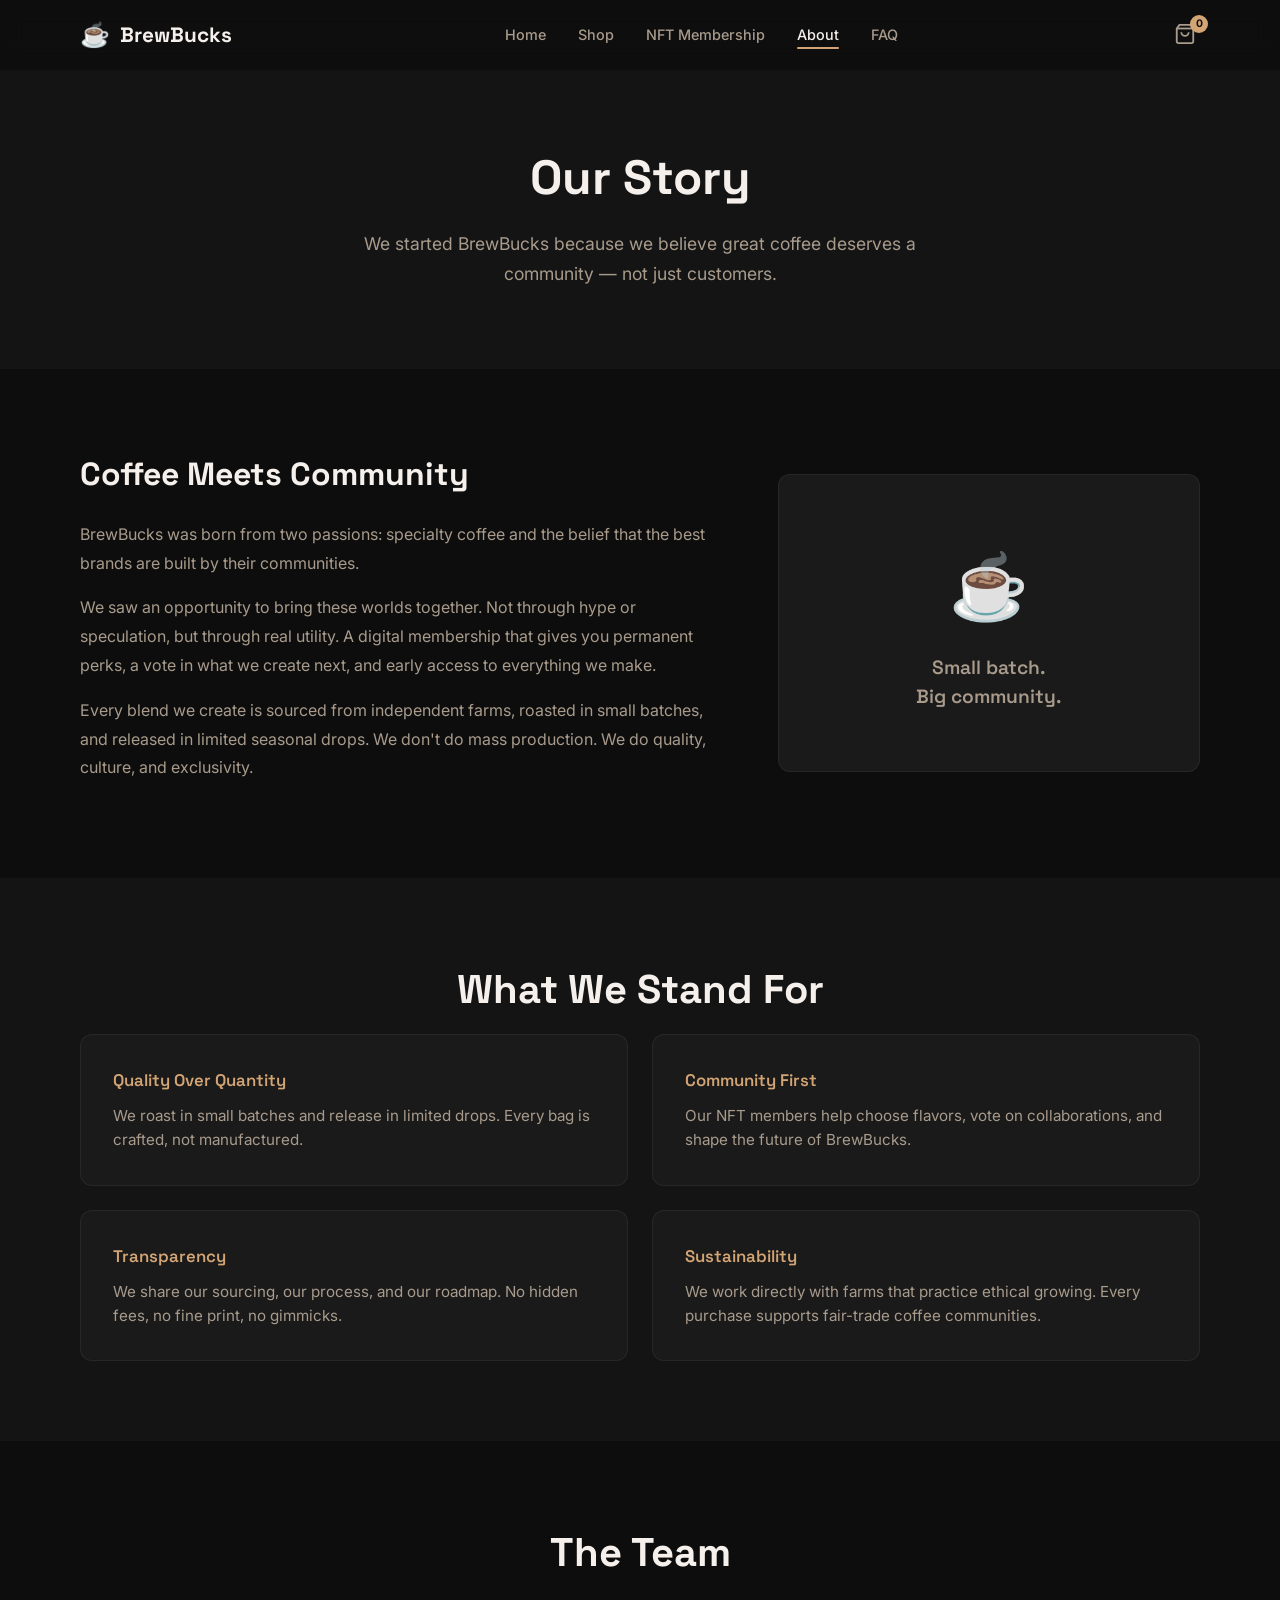
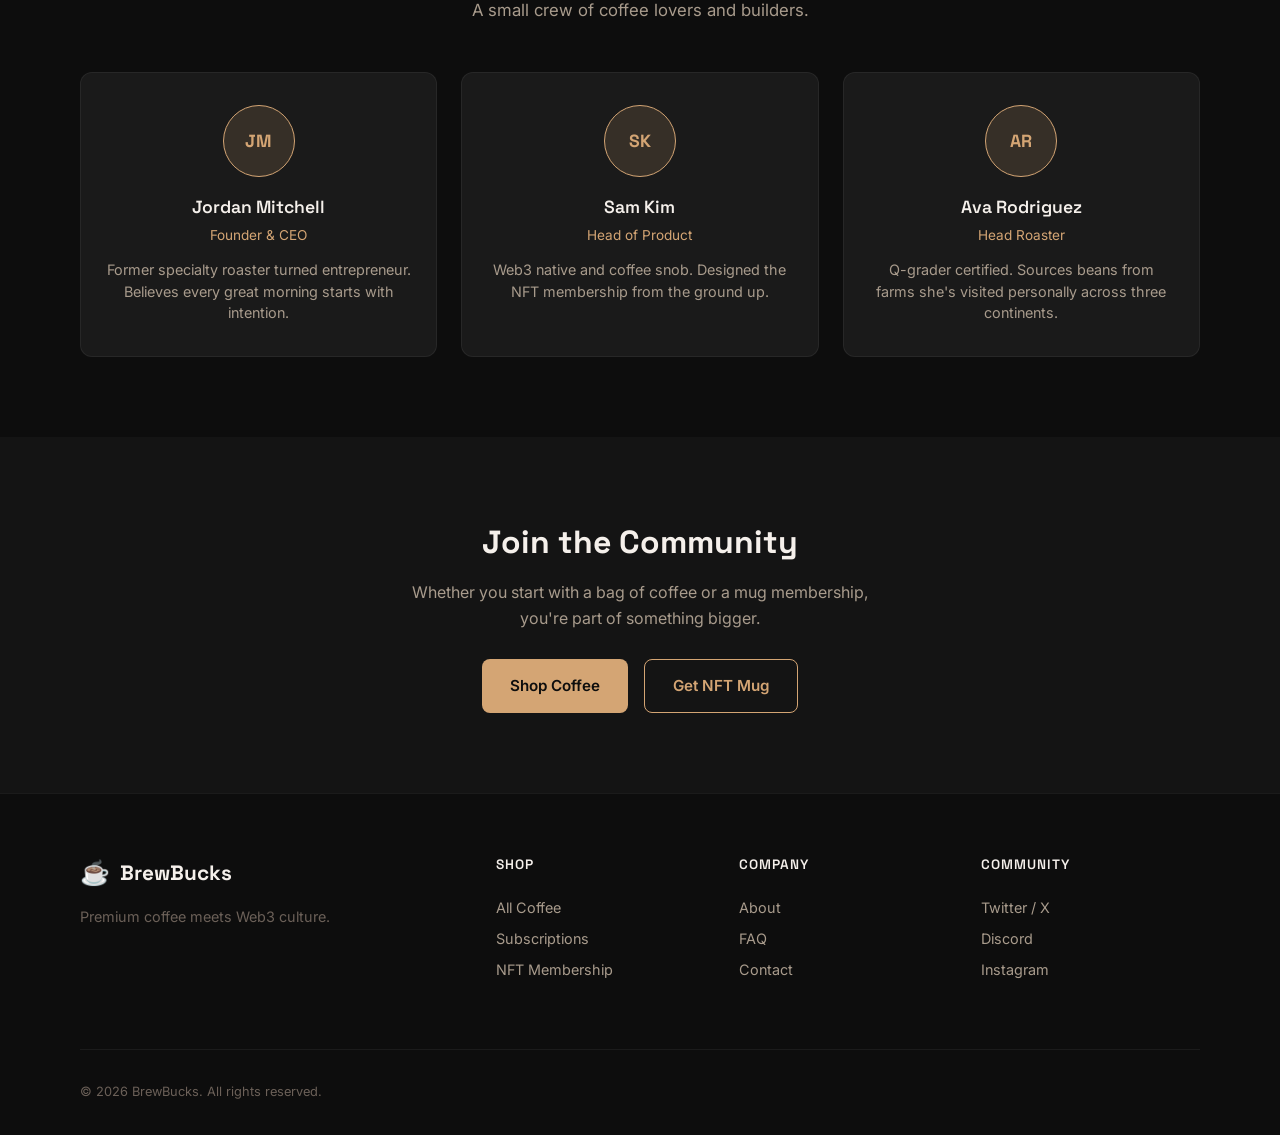
==== pages/about.html @ b31a10e3 "Build BrewBucks e-commerce site with dark theme and Web3 membership Complete premium crypto-themed c" ====
<!DOCTYPE html>
<html lang="en">
<head>
  <meta charset="UTF-8">
  <meta name="viewport" content="width=device-width, initial-scale=1.0">
  <title>About — BrewBucks</title>
  <meta name="description" content="The story behind BrewBucks. We're building a coffee brand for the Web3 generation — community-first, quality-obsessed, culture-driven.">
  <link rel="preconnect" href="https://fonts.googleapis.com">
  <link rel="preconnect" href="https://fonts.gstatic.com" crossorigin>
  <link href="https://fonts.googleapis.com/css2?family=Inter:wght@400;500;600;700;800&family=Space+Grotesk:wght@500;600;700&display=swap" rel="stylesheet">
  <link rel="stylesheet" href="../css/style.css">
</head>
<body>
  <!-- Navigation -->
  <nav class="nav" id="nav">
    <div class="container nav__inner">
      <a href="../index.html" class="nav__logo">
        <span class="nav__logo-icon">&#9749;</span>
        <span class="nav__logo-text">BrewBucks</span>
      </a>
      <button class="nav__toggle" id="navToggle" aria-label="Toggle navigation">
        <span></span><span></span><span></span>
      </button>
      <ul class="nav__links" id="navLinks">
        <li><a href="../index.html" class="nav__link">Home</a></li>
        <li><a href="shop.html" class="nav__link">Shop</a></li>
        <li><a href="nft-membership.html" class="nav__link">NFT Membership</a></li>
        <li><a href="about.html" class="nav__link active">About</a></li>
        <li><a href="faq.html" class="nav__link">FAQ</a></li>
      </ul>
      <div class="nav__actions">
        <button class="nav__cart" id="cartBtn" aria-label="Shopping cart">
          <svg width="22" height="22" viewBox="0 0 24 24" fill="none" stroke="currentColor" stroke-width="2">
            <path d="M6 2L3 6v14a2 2 0 002 2h14a2 2 0 002-2V6l-3-4z"/>
            <line x1="3" y1="6" x2="21" y2="6"/>
            <path d="M16 10a4 4 0 01-8 0"/>
          </svg>
          <span class="nav__cart-count" id="cartCount">0</span>
        </button>
      </div>
    </div>
  </nav>

  <!-- About Hero -->
  <section class="page-header page-header--tall">
    <div class="container">
      <h1 class="page-header__title">Our Story</h1>
      <p class="page-header__subtitle">We started BrewBucks because we believe great coffee deserves a community — not just customers.</p>
    </div>
  </section>

  <!-- Story Section -->
  <section class="about-story">
    <div class="container">
      <div class="about-story__grid">
        <div class="about-story__content">
          <h2>Coffee Meets Community</h2>
          <p>BrewBucks was born from two passions: specialty coffee and the belief that the best brands are built by their communities.</p>
          <p>We saw an opportunity to bring these worlds together. Not through hype or speculation, but through real utility. A digital membership that gives you permanent perks, a vote in what we create next, and early access to everything we make.</p>
          <p>Every blend we create is sourced from independent farms, roasted in small batches, and released in limited seasonal drops. We don't do mass production. We do quality, culture, and exclusivity.</p>
        </div>
        <div class="about-story__visual">
          <div class="about-visual-block">
            <div class="about-visual-block__icon">&#9749;</div>
            <p>Small batch.<br>Big community.</p>
          </div>
        </div>
      </div>
    </div>
  </section>

  <!-- Values -->
  <section class="about-values">
    <div class="container">
      <h2 class="section-title">What We Stand For</h2>
      <div class="values-grid">
        <div class="value-card">
          <h3>Quality Over Quantity</h3>
          <p>We roast in small batches and release in limited drops. Every bag is crafted, not manufactured.</p>
        </div>
        <div class="value-card">
          <h3>Community First</h3>
          <p>Our NFT members help choose flavors, vote on collaborations, and shape the future of BrewBucks.</p>
        </div>
        <div class="value-card">
          <h3>Transparency</h3>
          <p>We share our sourcing, our process, and our roadmap. No hidden fees, no fine print, no gimmicks.</p>
        </div>
        <div class="value-card">
          <h3>Sustainability</h3>
          <p>We work directly with farms that practice ethical growing. Every purchase supports fair-trade coffee communities.</p>
        </div>
      </div>
    </div>
  </section>

  <!-- Team Section -->
  <section class="about-team">
    <div class="container">
      <h2 class="section-title">The Team</h2>
      <p class="section-subtitle">A small crew of coffee lovers and builders.</p>
      <div class="team-grid">
        <div class="team-card">
          <div class="team-card__avatar">
            <div class="team-card__placeholder">JM</div>
          </div>
          <h3 class="team-card__name">Jordan Mitchell</h3>
          <p class="team-card__role">Founder &amp; CEO</p>
          <p class="team-card__bio">Former specialty roaster turned entrepreneur. Believes every great morning starts with intention.</p>
        </div>
        <div class="team-card">
          <div class="team-card__avatar">
            <div class="team-card__placeholder">SK</div>
          </div>
          <h3 class="team-card__name">Sam Kim</h3>
          <p class="team-card__role">Head of Product</p>
          <p class="team-card__bio">Web3 native and coffee snob. Designed the NFT membership from the ground up.</p>
        </div>
        <div class="team-card">
          <div class="team-card__avatar">
            <div class="team-card__placeholder">AR</div>
          </div>
          <h3 class="team-card__name">Ava Rodriguez</h3>
          <p class="team-card__role">Head Roaster</p>
          <p class="team-card__bio">Q-grader certified. Sources beans from farms she's visited personally across three continents.</p>
        </div>
      </div>
    </div>
  </section>

  <!-- CTA -->
  <section class="about-cta">
    <div class="container">
      <div class="about-cta__inner">
        <h2>Join the Community</h2>
        <p>Whether you start with a bag of coffee or a mug membership, you're part of something bigger.</p>
        <div class="about-cta__actions">
          <a href="shop.html" class="btn btn--primary">Shop Coffee</a>
          <a href="nft-membership.html" class="btn btn--secondary">Get NFT Mug</a>
        </div>
      </div>
    </div>
  </section>

  <!-- Footer -->
  <footer class="footer">
    <div class="container footer__inner">
      <div class="footer__brand">
        <a href="../index.html" class="nav__logo">
          <span class="nav__logo-icon">&#9749;</span>
          <span class="nav__logo-text">BrewBucks</span>
        </a>
        <p class="footer__tagline">Premium coffee meets Web3 culture.</p>
      </div>
      <div class="footer__links">
        <div class="footer__col">
          <h4>Shop</h4>
          <a href="shop.html">All Coffee</a>
          <a href="shop.html#subscriptions">Subscriptions</a>
          <a href="nft-membership.html">NFT Membership</a>
        </div>
        <div class="footer__col">
          <h4>Company</h4>
          <a href="about.html">About</a>
          <a href="faq.html">FAQ</a>
          <a href="#">Contact</a>
        </div>
        <div class="footer__col">
          <h4>Community</h4>
          <a href="#" target="_blank" rel="noopener">Twitter / X</a>
          <a href="#" target="_blank" rel="noopener">Discord</a>
          <a href="#" target="_blank" rel="noopener">Instagram</a>
        </div>
      </div>
      <div class="footer__bottom">
        <p>&copy; 2026 BrewBucks. All rights reserved.</p>
      </div>
    </div>
  </footer>

  <script src="../js/main.js"></script>
</body>
</html>
---- css/style.css ----
/* ===========================
   BrewBucks Design System
   Dark theme + warm coffee accents
   Mobile-first responsive
   =========================== */

/* --- Reset & Variables --- */
*, *::before, *::after {
  margin: 0;
  padding: 0;
  box-sizing: border-box;
}

:root {
  /* Colors */
  --bg-primary: #0D0D0D;
  --bg-secondary: #141414;
  --bg-card: #1A1A1A;
  --bg-elevated: #222222;

  --text-primary: #F5F0EB;
  --text-secondary: #A89B8C;
  --text-muted: #6B6058;

  --accent-primary: #D4A574;
  --accent-hover: #E8B86D;
  --accent-warm: #C69749;
  --accent-glow: rgba(212, 165, 116, 0.15);

  --border-subtle: rgba(212, 165, 116, 0.12);
  --border-card: rgba(255, 255, 255, 0.06);

  /* Typography */
  --font-display: 'Space Grotesk', sans-serif;
  --font-body: 'Inter', sans-serif;

  /* Spacing */
  --container-max: 1200px;
  --section-padding: 80px;
  --card-radius: 12px;

  /* Transitions */
  --transition-fast: 150ms ease;
  --transition-base: 250ms ease;
  --transition-slow: 400ms ease;
}

html {
  scroll-behavior: smooth;
  -webkit-font-smoothing: antialiased;
  -moz-osx-font-smoothing: grayscale;
}

body {
  font-family: var(--font-body);
  background: var(--bg-primary);
  color: var(--text-primary);
  line-height: 1.6;
  overflow-x: hidden;
}

img {
  max-width: 100%;
  display: block;
}

a {
  color: inherit;
  text-decoration: none;
}

button {
  font-family: inherit;
  cursor: pointer;
  border: none;
  background: none;
}

ul {
  list-style: none;
}

/* --- Container --- */
.container {
  max-width: var(--container-max);
  margin: 0 auto;
  padding: 0 20px;
}

@media (min-width: 768px) {
  .container {
    padding: 0 40px;
  }
}

/* --- Typography --- */
.section-title {
  font-family: var(--font-display);
  font-size: clamp(1.75rem, 4vw, 2.5rem);
  font-weight: 700;
  text-align: center;
  margin-bottom: 12px;
}

.section-subtitle {
  text-align: center;
  color: var(--text-secondary);
  font-size: 1.05rem;
  max-width: 560px;
  margin: 0 auto 48px;
}

/* --- Buttons --- */
.btn {
  display: inline-flex;
  align-items: center;
  justify-content: center;
  font-family: var(--font-body);
  font-weight: 600;
  font-size: 0.95rem;
  padding: 14px 28px;
  border-radius: 8px;
  transition: all var(--transition-base);
  border: none;
  cursor: pointer;
  text-decoration: none;
}

.btn--primary {
  background: var(--accent-primary);
  color: var(--bg-primary);
}

.btn--primary:hover {
  background: var(--accent-hover);
  transform: translateY(-1px);
  box-shadow: 0 4px 20px rgba(212, 165, 116, 0.3);
}

.btn--secondary {
  background: transparent;
  color: var(--accent-primary);
  border: 1.5px solid var(--accent-primary);
}

.btn--secondary:hover {
  background: var(--accent-glow);
  transform: translateY(-1px);
}

.btn--small {
  padding: 10px 20px;
  font-size: 0.85rem;
}

.btn--large {
  padding: 16px 36px;
  font-size: 1.05rem;
}

/* ===========================
   Navigation
   =========================== */
.nav {
  position: fixed;
  top: 0;
  left: 0;
  right: 0;
  z-index: 100;
  padding: 16px 0;
  transition: background var(--transition-base), box-shadow var(--transition-base);
  background: rgba(13, 13, 13, 0.8);
  backdrop-filter: blur(12px);
  -webkit-backdrop-filter: blur(12px);
}

.nav--scrolled {
  background: rgba(13, 13, 13, 0.95);
  box-shadow: 0 1px 0 var(--border-subtle);
}

.nav__inner {
  display: flex;
  align-items: center;
  justify-content: space-between;
}

.nav__logo {
  display: flex;
  align-items: center;
  gap: 10px;
  font-family: var(--font-display);
  font-weight: 700;
  font-size: 1.3rem;
  color: var(--text-primary);
  z-index: 101;
}

.nav__logo-icon {
  font-size: 1.5rem;
}

.nav__links {
  display: flex;
  align-items: center;
  gap: 32px;
}

.nav__link {
  font-size: 0.9rem;
  font-weight: 500;
  color: var(--text-secondary);
  transition: color var(--transition-fast);
  position: relative;
}

.nav__link:hover,
.nav__link.active {
  color: var(--text-primary);
}

.nav__link.active::after {
  content: '';
  position: absolute;
  bottom: -6px;
  left: 0;
  right: 0;
  height: 2px;
  background: var(--accent-primary);
  border-radius: 1px;
}

.nav__actions {
  display: flex;
  align-items: center;
  gap: 16px;
  z-index: 101;
}

.nav__cart {
  position: relative;
  color: var(--text-secondary);
  transition: color var(--transition-fast);
  padding: 4px;
}

.nav__cart:hover {
  color: var(--text-primary);
}

.nav__cart-count {
  position: absolute;
  top: -4px;
  right: -8px;
  background: var(--accent-primary);
  color: var(--bg-primary);
  font-size: 0.65rem;
  font-weight: 700;
  width: 18px;
  height: 18px;
  border-radius: 50%;
  display: flex;
  align-items: center;
  justify-content: center;
}

/* Mobile nav toggle */
.nav__toggle {
  display: none;
  flex-direction: column;
  gap: 5px;
  padding: 4px;
  z-index: 101;
}

.nav__toggle span {
  display: block;
  width: 22px;
  height: 2px;
  background: var(--text-primary);
  transition: all var(--transition-base);
  border-radius: 1px;
}

.nav__toggle.active span:nth-child(1) {
  transform: rotate(45deg) translate(5px, 5px);
}

.nav__toggle.active span:nth-child(2) {
  opacity: 0;
}

.nav__toggle.active span:nth-child(3) {
  transform: rotate(-45deg) translate(5px, -5px);
}

@media (max-width: 768px) {
  .nav__toggle {
    display: flex;
  }

  .nav__links {
    position: fixed;
    top: 0;
    left: 0;
    right: 0;
    bottom: 0;
    background: var(--bg-primary);
    flex-direction: column;
    justify-content: center;
    gap: 36px;
    opacity: 0;
    pointer-events: none;
    transition: opacity var(--transition-base);
  }

  .nav__links.active {
    opacity: 1;
    pointer-events: all;
  }

  .nav__link {
    font-size: 1.25rem;
  }

  .nav__link.active::after {
    display: none;
  }
}

/* ===========================
   Hero Section
   =========================== */
.hero {
  position: relative;
  min-height: 100vh;
  display: flex;
  align-items: center;
  padding: 120px 0 80px;
  overflow: hidden;
}

.hero__bg-effects {
  position: absolute;
  inset: 0;
  pointer-events: none;
  overflow: hidden;
}

.hero__glow {
  position: absolute;
  border-radius: 50%;
  filter: blur(120px);
  opacity: 0.4;
}

.hero__glow--1 {
  width: 500px;
  height: 500px;
  background: rgba(212, 165, 116, 0.15);
  top: -100px;
  right: -100px;
}

.hero__glow--2 {
  width: 400px;
  height: 400px;
  background: rgba(198, 151, 73, 0.1);
  bottom: -50px;
  left: -100px;
}

.hero__inner {
  display: grid;
  grid-template-columns: 1fr;
  gap: 48px;
  align-items: center;
  position: relative;
}

@media (min-width: 768px) {
  .hero__inner {
    grid-template-columns: 1fr 1fr;
    gap: 64px;
  }
}

.hero__tag {
  font-family: var(--font-display);
  font-size: 0.8rem;
  font-weight: 600;
  text-transform: uppercase;
  letter-spacing: 2px;
  color: var(--accent-primary);
  margin-bottom: 16px;
}

.hero__title {
  font-family: var(--font-display);
  font-size: clamp(2.5rem, 6vw, 4.5rem);
  font-weight: 800;
  line-height: 1.1;
  margin-bottom: 20px;
  letter-spacing: -0.02em;
}

.hero__subtitle {
  font-size: 1.1rem;
  color: var(--text-secondary);
  max-width: 480px;
  margin-bottom: 32px;
  line-height: 1.7;
}

.hero__actions {
  display: flex;
  gap: 16px;
  flex-wrap: wrap;
}

/* Mug visual */
.hero__visual {
  display: flex;
  justify-content: center;
  align-items: center;
}

.hero__mug {
  position: relative;
  animation: float 6s ease-in-out infinite;
}

@keyframes float {
  0%, 100% { transform: translateY(0); }
  50% { transform: translateY(-16px); }
}

.hero__mug-body {
  width: 200px;
  height: 240px;
  background: linear-gradient(145deg, #2A2218, #1A1510);
  border-radius: 20px 20px 40px 40px;
  display: flex;
  flex-direction: column;
  align-items: center;
  justify-content: center;
  position: relative;
  border: 1px solid var(--border-subtle);
  box-shadow:
    0 20px 60px rgba(0, 0, 0, 0.5),
    0 0 40px rgba(212, 165, 116, 0.08),
    inset 0 1px 0 rgba(255, 255, 255, 0.05);
}

.hero__mug-body--alt {
  background: linear-gradient(145deg, #1A1A2E, #16161A);
  border-color: rgba(153, 69, 255, 0.2);
  box-shadow:
    0 20px 60px rgba(0, 0, 0, 0.5),
    0 0 40px rgba(153, 69, 255, 0.08),
    inset 0 1px 0 rgba(255, 255, 255, 0.05);
}

.hero__mug-body--alt2 {
  background: linear-gradient(145deg, #1A2218, #141A12);
  border-color: rgba(98, 126, 234, 0.2);
  box-shadow:
    0 20px 60px rgba(0, 0, 0, 0.5),
    0 0 40px rgba(98, 126, 234, 0.08),
    inset 0 1px 0 rgba(255, 255, 255, 0.05);
}

.hero__mug-steam {
  position: absolute;
  top: -30px;
  display: flex;
  gap: 8px;
}

.hero__mug-steam span {
  display: block;
  width: 3px;
  height: 20px;
  background: rgba(212, 165, 116, 0.3);
  border-radius: 2px;
  animation: steam 2s ease-in-out infinite;
}

.hero__mug-steam span:nth-child(2) { animation-delay: 0.4s; height: 28px; }
.hero__mug-steam span:nth-child(3) { animation-delay: 0.8s; height: 16px; }

@keyframes steam {
  0%, 100% { opacity: 0.3; transform: translateY(0) scaleY(1); }
  50% { opacity: 0.7; transform: translateY(-8px) scaleY(1.3); }
}

.hero__mug-face {
  font-size: 3.5rem;
  opacity: 0.9;
}

.hero__mug-label {
  font-family: var(--font-display);
  font-size: 0.75rem;
  font-weight: 600;
  color: var(--accent-primary);
  letter-spacing: 1px;
  margin-top: 8px;
  opacity: 0.8;
}

/* ===========================
   How It Works
   =========================== */
.how-it-works {
  padding: var(--section-padding) 0;
  background: var(--bg-secondary);
}

.steps {
  display: flex;
  flex-direction: column;
  align-items: center;
  gap: 24px;
}

@media (min-width: 768px) {
  .steps {
    flex-direction: row;
    align-items: flex-start;
    justify-content: center;
    gap: 0;
  }
}

.step {
  text-align: center;
  max-width: 300px;
  padding: 32px 24px;
  position: relative;
}

.step__number {
  font-family: var(--font-display);
  font-size: 0.75rem;
  font-weight: 700;
  color: var(--accent-primary);
  letter-spacing: 2px;
  margin-bottom: 16px;
}

.step__icon {
  color: var(--accent-primary);
  margin-bottom: 16px;
  display: flex;
  justify-content: center;
}

.step__title {
  font-family: var(--font-display);
  font-size: 1.2rem;
  font-weight: 600;
  margin-bottom: 10px;
}

.step__text {
  color: var(--text-secondary);
  font-size: 0.95rem;
  line-height: 1.6;
}

.step__connector {
  display: none;
}

@media (min-width: 768px) {
  .step__connector {
    display: block;
    width: 60px;
    height: 1px;
    background: var(--border-subtle);
    margin-top: 80px;
    flex-shrink: 0;
  }
}

/* ===========================
   Seasonal Drops
   =========================== */
.seasonal-drops {
  padding: var(--section-padding) 0;
}

.drops-grid {
  display: grid;
  grid-template-columns: 1fr;
  gap: 24px;
}

@media (min-width: 600px) {
  .drops-grid {
    grid-template-columns: repeat(2, 1fr);
  }
}

@media (min-width: 900px) {
  .drops-grid {
    grid-template-columns: repeat(3, 1fr);
  }
}

.drop-card {
  background: var(--bg-card);
  border-radius: var(--card-radius);
  border: 1px solid var(--border-card);
  overflow: hidden;
  transition: transform var(--transition-base), box-shadow var(--transition-base);
  position: relative;
}

.drop-card:hover {
  transform: translateY(-4px);
  box-shadow: 0 12px 40px rgba(0, 0, 0, 0.3);
}

.drop-card__badge {
  position: absolute;
  top: 16px;
  left: 16px;
  background: var(--accent-primary);
  color: var(--bg-primary);
  font-size: 0.7rem;
  font-weight: 700;
  padding: 4px 10px;
  border-radius: 4px;
  text-transform: uppercase;
  letter-spacing: 0.5px;
  z-index: 2;
}

.drop-card__image {
  aspect-ratio: 1;
  overflow: hidden;
}

.drop-card__placeholder {
  width: 100%;
  height: 100%;
  background: linear-gradient(135deg, var(--bg-elevated), var(--bg-card));
  display: flex;
  align-items: center;
  justify-content: center;
  font-size: 4rem;
  color: var(--accent, var(--accent-primary));
  opacity: 0.6;
}

.drop-card__body {
  padding: 20px;
}

.drop-card__name {
  font-family: var(--font-display);
  font-size: 1.15rem;
  font-weight: 600;
  margin-bottom: 8px;
}

.drop-card__desc {
  color: var(--text-secondary);
  font-size: 0.9rem;
  margin-bottom: 16px;
  line-height: 1.5;
}

.drop-card__meta {
  display: flex;
  align-items: center;
  justify-content: space-between;
  margin-bottom: 16px;
}

.drop-card__price {
  font-family: var(--font-display);
  font-size: 1.3rem;
  font-weight: 700;
  color: var(--accent-primary);
}

.drop-card__tag {
  font-size: 0.75rem;
  font-weight: 600;
  color: var(--text-muted);
  text-transform: uppercase;
  letter-spacing: 0.5px;
}

/* ===========================
   Email Capture
   =========================== */
.email-capture {
  padding: var(--section-padding) 0;
  background: var(--bg-secondary);
}

.email-capture__inner {
  text-align: center;
  max-width: 560px;
  margin: 0 auto;
}

.email-capture__title {
  font-family: var(--font-display);
  font-size: clamp(1.5rem, 3vw, 2rem);
  font-weight: 700;
  margin-bottom: 12px;
}

.email-capture__text {
  color: var(--text-secondary);
  margin-bottom: 28px;
}

.email-capture__form {
  display: flex;
  gap: 12px;
  max-width: 460px;
  margin: 0 auto;
}

@media (max-width: 480px) {
  .email-capture__form {
    flex-direction: column;
  }
}

.email-capture__input {
  flex: 1;
  padding: 14px 18px;
  background: var(--bg-card);
  border: 1px solid var(--border-card);
  border-radius: 8px;
  color: var(--text-primary);
  font-size: 0.95rem;
  font-family: var(--font-body);
  transition: border-color var(--transition-fast);
}

.email-capture__input::placeholder {
  color: var(--text-muted);
}

.email-capture__input:focus {
  outline: none;
  border-color: var(--accent-primary);
}

.email-capture__note {
  font-size: 0.8rem;
  color: var(--text-muted);
  margin-top: 12px;
}

.email-capture__note--success {
  color: #4ADE80;
}

/* ===========================
   Page Header
   =========================== */
.page-header {
  padding: 140px 0 60px;
  text-align: center;
  background: var(--bg-secondary);
}

.page-header--tall {
  padding: 140px 0 80px;
}

.page-header__title {
  font-family: var(--font-display);
  font-size: clamp(2rem, 5vw, 3rem);
  font-weight: 800;
  margin-bottom: 12px;
}

.page-header__subtitle {
  color: var(--text-secondary);
  font-size: 1.1rem;
  max-width: 560px;
  margin: 0 auto;
  line-height: 1.7;
}

/* ===========================
   Shop Filters
   =========================== */
.shop-filters {
  padding: 32px 0;
  border-bottom: 1px solid var(--border-card);
}

.shop-filters__inner {
  display: flex;
  gap: 12px;
  overflow-x: auto;
  padding-bottom: 4px;
  -ms-overflow-style: none;
  scrollbar-width: none;
}

.shop-filters__inner::-webkit-scrollbar {
  display: none;
}

.filter-btn {
  padding: 8px 20px;
  border-radius: 20px;
  font-size: 0.85rem;
  font-weight: 500;
  color: var(--text-secondary);
  border: 1px solid var(--border-card);
  background: transparent;
  white-space: nowrap;
  transition: all var(--transition-fast);
}

.filter-btn:hover {
  color: var(--text-primary);
  border-color: var(--text-muted);
}

.filter-btn.active {
  background: var(--accent-primary);
  color: var(--bg-primary);
  border-color: var(--accent-primary);
}

/* ===========================
   Product Grid
   =========================== */
.product-grid-section {
  padding: 48px 0 var(--section-padding);
}

.product-grid {
  display: grid;
  grid-template-columns: 1fr;
  gap: 24px;
}

@media (min-width: 600px) {
  .product-grid {
    grid-template-columns: repeat(2, 1fr);
  }
}

@media (min-width: 900px) {
  .product-grid {
    grid-template-columns: repeat(3, 1fr);
  }
}

.product-card {
  background: var(--bg-card);
  border-radius: var(--card-radius);
  border: 1px solid var(--border-card);
  overflow: hidden;
  transition: transform var(--transition-base), box-shadow var(--transition-base);
  position: relative;
}

.product-card.hidden {
  display: none;
}

.product-card:hover {
  transform: translateY(-4px);
  box-shadow: 0 12px 40px rgba(0, 0, 0, 0.3);
}

.product-card__badge {
  position: absolute;
  top: 16px;
  left: 16px;
  background: var(--accent-primary);
  color: var(--bg-primary);
  font-size: 0.7rem;
  font-weight: 700;
  padding: 4px 10px;
  border-radius: 4px;
  text-transform: uppercase;
  letter-spacing: 0.5px;
  z-index: 2;
}

.product-card__image {
  aspect-ratio: 1;
  overflow: hidden;
}

.product-card__placeholder {
  width: 100%;
  height: 100%;
  background: linear-gradient(135deg, var(--bg-elevated), var(--bg-card));
  display: flex;
  align-items: center;
  justify-content: center;
  font-size: 4rem;
  color: var(--accent, var(--accent-primary));
  opacity: 0.6;
}

.product-card__body {
  padding: 20px;
}

.product-card__name {
  font-family: var(--font-display);
  font-size: 1.15rem;
  font-weight: 600;
  margin-bottom: 4px;
}

.product-card__origin {
  font-size: 0.8rem;
  color: var(--text-muted);
  margin-bottom: 10px;
}

.product-card__details {
  display: flex;
  gap: 12px;
  margin-bottom: 10px;
}

.product-card__roast,
.product-card__weight {
  font-size: 0.75rem;
  font-weight: 600;
  color: var(--text-secondary);
  text-transform: uppercase;
  letter-spacing: 0.5px;
  padding: 3px 8px;
  background: rgba(255, 255, 255, 0.04);
  border-radius: 4px;
}

.product-card__notes {
  font-size: 0.85rem;
  color: var(--text-secondary);
  margin-bottom: 16px;
  line-height: 1.5;
  font-style: italic;
}

.product-card__footer {
  display: flex;
  align-items: center;
  justify-content: space-between;
}

.product-card__price {
  font-family: var(--font-display);
  font-size: 1.3rem;
  font-weight: 700;
  color: var(--accent-primary);
}

/* ===========================
   Subscription CTA
   =========================== */
.subscription-cta {
  padding: var(--section-padding) 0;
  background: var(--bg-secondary);
}

.subscription-cta__inner {
  display: grid;
  grid-template-columns: 1fr;
  gap: 48px;
  align-items: center;
}

@media (min-width: 768px) {
  .subscription-cta__inner {
    grid-template-columns: 1fr auto;
    gap: 64px;
  }
}

.subscription-cta__content h2 {
  font-family: var(--font-display);
  font-size: clamp(1.5rem, 3vw, 2rem);
  font-weight: 700;
  margin-bottom: 16px;
}

.subscription-cta__content p {
  color: var(--text-secondary);
  margin-bottom: 24px;
  max-width: 500px;
  line-height: 1.7;
}

.subscription-cta__perks {
  margin-bottom: 28px;
}

.subscription-cta__perks li {
  color: var(--text-secondary);
  font-size: 0.95rem;
  padding: 6px 0;
  padding-left: 24px;
  position: relative;
}

.subscription-cta__perks li::before {
  content: '';
  position: absolute;
  left: 0;
  top: 50%;
  transform: translateY(-50%);
  width: 8px;
  height: 8px;
  background: var(--accent-primary);
  border-radius: 50%;
}

.subscription-visual-box {
  background: var(--bg-card);
  border: 1px solid var(--border-card);
  border-radius: var(--card-radius);
  padding: 40px;
  text-align: center;
  min-width: 220px;
}

.subscription-visual-box__icon {
  font-size: 3rem;
  margin-bottom: 12px;
}

.subscription-visual-box p {
  color: var(--text-secondary);
  margin-bottom: 8px;
}

.subscription-visual-box__price {
  font-family: var(--font-display);
  font-size: 1.2rem;
  font-weight: 700;
  color: var(--accent-primary);
}

/* ===========================
   NFT Hero
   =========================== */
.nft-hero {
  position: relative;
  padding: 140px 0 80px;
  overflow: hidden;
}

.nft-hero__inner {
  display: grid;
  grid-template-columns: 1fr;
  gap: 48px;
  align-items: center;
  position: relative;
}

@media (min-width: 768px) {
  .nft-hero__inner {
    grid-template-columns: 1fr 1fr;
    gap: 64px;
  }
}

.nft-hero__title {
  font-family: var(--font-display);
  font-size: clamp(2rem, 5vw, 3.5rem);
  font-weight: 800;
  line-height: 1.1;
  margin-bottom: 20px;
}

.nft-hero__subtitle {
  font-size: 1.1rem;
  color: var(--text-secondary);
  max-width: 480px;
  margin-bottom: 32px;
  line-height: 1.7;
}

.nft-mug-display {
  display: flex;
  gap: 16px;
  justify-content: center;
  align-items: flex-end;
}

.nft-mug-display__item {
  animation: float 6s ease-in-out infinite;
}

.nft-mug-display__item--1 .hero__mug-body {
  width: 140px;
  height: 170px;
}

.nft-mug-display__item--2 {
  animation-delay: -2s;
}

.nft-mug-display__item--2 .hero__mug-body {
  width: 160px;
  height: 190px;
}

.nft-mug-display__item--3 {
  animation-delay: -4s;
}

.nft-mug-display__item--3 .hero__mug-body {
  width: 140px;
  height: 170px;
}

.nft-mug-display__item .hero__mug-face {
  font-size: 2.5rem;
}

.nft-mug-display__item .hero__mug-label {
  font-size: 0.65rem;
}

/* ===========================
   NFT Benefits
   =========================== */
.nft-benefits {
  padding: var(--section-padding) 0;
  background: var(--bg-secondary);
}

.benefits-grid {
  display: grid;
  grid-template-columns: 1fr;
  gap: 24px;
}

@media (min-width: 600px) {
  .benefits-grid {
    grid-template-columns: repeat(2, 1fr);
  }
}

.benefit-card {
  background: var(--bg-card);
  border: 1px solid var(--border-card);
  border-radius: var(--card-radius);
  padding: 32px;
  transition: transform var(--transition-base), box-shadow var(--transition-base);
}

.benefit-card:hover {
  transform: translateY(-4px);
  box-shadow: 0 8px 32px rgba(0, 0, 0, 0.2);
}

.benefit-card__icon {
  color: var(--accent-primary);
  margin-bottom: 16px;
}

.benefit-card h3 {
  font-family: var(--font-display);
  font-size: 1.1rem;
  font-weight: 600;
  margin-bottom: 8px;
}

.benefit-card p {
  color: var(--text-secondary);
  font-size: 0.95rem;
  line-height: 1.6;
}

/* ===========================
   NFT How It Works
   =========================== */
.nft-how-it-works {
  padding: var(--section-padding) 0;
}

.nft-steps {
  display: grid;
  grid-template-columns: 1fr;
  gap: 24px;
  max-width: 800px;
  margin: 0 auto;
}

@media (min-width: 768px) {
  .nft-steps {
    grid-template-columns: repeat(3, 1fr);
    gap: 32px;
  }
}

.nft-step {
  text-align: center;
  padding: 24px;
}

.nft-step__number {
  width: 48px;
  height: 48px;
  border-radius: 50%;
  background: var(--accent-glow);
  border: 1.5px solid var(--accent-primary);
  display: flex;
  align-items: center;
  justify-content: center;
  font-family: var(--font-display);
  font-weight: 700;
  font-size: 1.1rem;
  color: var(--accent-primary);
  margin: 0 auto 20px;
}

.nft-step h3 {
  font-family: var(--font-display);
  font-size: 1.05rem;
  font-weight: 600;
  margin-bottom: 10px;
}

.nft-step p {
  color: var(--text-secondary);
  font-size: 0.9rem;
  line-height: 1.6;
}

/* ===========================
   Mint CTA
   =========================== */
.mint-cta {
  padding: var(--section-padding) 0;
  background: var(--bg-secondary);
}

.mint-cta__inner {
  display: grid;
  grid-template-columns: 1fr;
  gap: 48px;
  align-items: center;
}

@media (min-width: 768px) {
  .mint-cta__inner {
    grid-template-columns: 1fr auto;
    gap: 64px;
  }
}

.mint-cta__content h2 {
  font-family: var(--font-display);
  font-size: clamp(1.5rem, 3vw, 2rem);
  font-weight: 700;
  margin-bottom: 16px;
}

.mint-cta__content p {
  color: var(--text-secondary);
  margin-bottom: 24px;
  max-width: 500px;
  line-height: 1.7;
}

.mint-cta__price {
  display: flex;
  flex-direction: column;
  gap: 4px;
  margin-bottom: 24px;
}

.mint-cta__price-label {
  font-size: 0.8rem;
  color: var(--text-muted);
  text-transform: uppercase;
  letter-spacing: 1px;
}

.mint-cta__price-value {
  font-family: var(--font-display);
  font-size: 2rem;
  font-weight: 700;
  color: var(--accent-primary);
}

.mint-cta__note {
  font-size: 0.8rem;
  color: var(--text-muted);
  margin-top: 12px;
}

.mint-cta__stats {
  display: grid;
  grid-template-columns: repeat(3, 1fr);
  gap: 16px;
}

.stat-box {
  background: var(--bg-card);
  border: 1px solid var(--border-card);
  border-radius: var(--card-radius);
  padding: 24px 16px;
  text-align: center;
}

.stat-box__value {
  display: block;
  font-family: var(--font-display);
  font-size: 1.5rem;
  font-weight: 700;
  color: var(--accent-primary);
  margin-bottom: 4px;
}

.stat-box__label {
  font-size: 0.75rem;
  color: var(--text-muted);
  text-transform: uppercase;
  letter-spacing: 0.5px;
}

/* ===========================
   FAQ
   =========================== */
.wallet-faq,
.faq-section {
  padding: var(--section-padding) 0;
}

.faq-category {
  margin-bottom: 48px;
}

.faq-category:last-child {
  margin-bottom: 0;
}

.faq-category__title {
  font-family: var(--font-display);
  font-size: 1.3rem;
  font-weight: 600;
  margin-bottom: 20px;
  padding-bottom: 12px;
  border-bottom: 1px solid var(--border-subtle);
  color: var(--accent-primary);
}

.faq-list {
  max-width: 800px;
  margin: 0 auto;
}

.faq-item {
  border-bottom: 1px solid var(--border-card);
}

.faq-item__question {
  width: 100%;
  display: flex;
  align-items: center;
  justify-content: space-between;
  padding: 20px 0;
  font-size: 1rem;
  font-weight: 500;
  color: var(--text-primary);
  text-align: left;
  transition: color var(--transition-fast);
}

.faq-item__question:hover {
  color: var(--accent-primary);
}

.faq-item__icon {
  font-size: 1.3rem;
  color: var(--accent-primary);
  transition: transform var(--transition-base);
  flex-shrink: 0;
  margin-left: 16px;
}

.faq-item.active .faq-item__icon {
  transform: rotate(45deg);
}

.faq-item__answer {
  max-height: 0;
  overflow: hidden;
  transition: max-height var(--transition-slow), padding var(--transition-slow);
}

.faq-item.active .faq-item__answer {
  max-height: 300px;
  padding-bottom: 20px;
}

.faq-item__answer p {
  color: var(--text-secondary);
  line-height: 1.7;
  font-size: 0.95rem;
}

/* ===========================
   FAQ Contact CTA
   =========================== */
.faq-contact {
  padding: var(--section-padding) 0;
  background: var(--bg-secondary);
}

.faq-contact__inner {
  text-align: center;
  max-width: 500px;
  margin: 0 auto;
}

.faq-contact__inner h2 {
  font-family: var(--font-display);
  font-size: clamp(1.5rem, 3vw, 2rem);
  font-weight: 700;
  margin-bottom: 12px;
}

.faq-contact__inner p {
  color: var(--text-secondary);
  margin-bottom: 28px;
}

.faq-contact__actions {
  display: flex;
  gap: 16px;
  justify-content: center;
  flex-wrap: wrap;
}

/* ===========================
   About Page
   =========================== */
.about-story {
  padding: var(--section-padding) 0;
}

.about-story__grid {
  display: grid;
  grid-template-columns: 1fr;
  gap: 48px;
  align-items: center;
}

@media (min-width: 768px) {
  .about-story__grid {
    grid-template-columns: 1.2fr 0.8fr;
    gap: 64px;
  }
}

.about-story__content h2 {
  font-family: var(--font-display);
  font-size: clamp(1.5rem, 3vw, 2rem);
  font-weight: 700;
  margin-bottom: 20px;
}

.about-story__content p {
  color: var(--text-secondary);
  line-height: 1.8;
  margin-bottom: 16px;
}

.about-visual-block {
  background: var(--bg-card);
  border: 1px solid var(--border-card);
  border-radius: var(--card-radius);
  padding: 60px 40px;
  text-align: center;
}

.about-visual-block__icon {
  font-size: 4rem;
  margin-bottom: 16px;
}

.about-visual-block p {
  font-family: var(--font-display);
  font-size: 1.2rem;
  font-weight: 600;
  color: var(--text-secondary);
  line-height: 1.5;
}

/* Values */
.about-values {
  padding: var(--section-padding) 0;
  background: var(--bg-secondary);
}

.values-grid {
  display: grid;
  grid-template-columns: 1fr;
  gap: 24px;
}

@media (min-width: 600px) {
  .values-grid {
    grid-template-columns: repeat(2, 1fr);
  }
}

.value-card {
  background: var(--bg-card);
  border: 1px solid var(--border-card);
  border-radius: var(--card-radius);
  padding: 32px;
}

.value-card h3 {
  font-family: var(--font-display);
  font-size: 1.05rem;
  font-weight: 600;
  margin-bottom: 10px;
  color: var(--accent-primary);
}

.value-card p {
  color: var(--text-secondary);
  font-size: 0.95rem;
  line-height: 1.6;
}

/* Team */
.about-team {
  padding: var(--section-padding) 0;
}

.team-grid {
  display: grid;
  grid-template-columns: 1fr;
  gap: 24px;
}

@media (min-width: 600px) {
  .team-grid {
    grid-template-columns: repeat(2, 1fr);
  }
}

@media (min-width: 900px) {
  .team-grid {
    grid-template-columns: repeat(3, 1fr);
  }
}

.team-card {
  text-align: center;
  padding: 32px 24px;
  background: var(--bg-card);
  border: 1px solid var(--border-card);
  border-radius: var(--card-radius);
}

.team-card__avatar {
  margin-bottom: 16px;
}

.team-card__placeholder {
  width: 72px;
  height: 72px;
  border-radius: 50%;
  background: var(--accent-glow);
  border: 1.5px solid var(--accent-primary);
  display: flex;
  align-items: center;
  justify-content: center;
  font-family: var(--font-display);
  font-weight: 700;
  font-size: 1.1rem;
  color: var(--accent-primary);
  margin: 0 auto;
}

.team-card__name {
  font-family: var(--font-display);
  font-size: 1.1rem;
  font-weight: 600;
  margin-bottom: 4px;
}

.team-card__role {
  font-size: 0.85rem;
  color: var(--accent-primary);
  margin-bottom: 12px;
}

.team-card__bio {
  font-size: 0.9rem;
  color: var(--text-secondary);
  line-height: 1.5;
}

/* About CTA */
.about-cta {
  padding: var(--section-padding) 0;
  background: var(--bg-secondary);
}

.about-cta__inner {
  text-align: center;
  max-width: 500px;
  margin: 0 auto;
}

.about-cta__inner h2 {
  font-family: var(--font-display);
  font-size: clamp(1.5rem, 3vw, 2rem);
  font-weight: 700;
  margin-bottom: 12px;
}

.about-cta__inner p {
  color: var(--text-secondary);
  margin-bottom: 28px;
}

.about-cta__actions {
  display: flex;
  gap: 16px;
  justify-content: center;
  flex-wrap: wrap;
}

/* ===========================
   Footer
   =========================== */
.footer {
  padding: 60px 0 32px;
  border-top: 1px solid var(--border-card);
}

.footer__inner {
  display: grid;
  grid-template-columns: 1fr;
  gap: 40px;
}

@media (min-width: 768px) {
  .footer__inner {
    grid-template-columns: 1fr 2fr;
    gap: 64px;
  }
}

.footer__tagline {
  color: var(--text-muted);
  font-size: 0.9rem;
  margin-top: 12px;
}

.footer__links {
  display: grid;
  grid-template-columns: repeat(3, 1fr);
  gap: 24px;
}

@media (max-width: 480px) {
  .footer__links {
    grid-template-columns: 1fr 1fr;
  }
}

.footer__col h4 {
  font-family: var(--font-display);
  font-size: 0.85rem;
  font-weight: 600;
  text-transform: uppercase;
  letter-spacing: 1px;
  color: var(--text-primary);
  margin-bottom: 16px;
}

.footer__col a {
  display: block;
  font-size: 0.9rem;
  color: var(--text-secondary);
  padding: 4px 0;
  transition: color var(--transition-fast);
}

.footer__col a:hover {
  color: var(--accent-primary);
}

.footer__bottom {
  grid-column: 1 / -1;
  padding-top: 32px;
  border-top: 1px solid var(--border-card);
}

.footer__bottom p {
  font-size: 0.8rem;
  color: var(--text-muted);
}

/* ===========================
   Cart Drawer
   =========================== */
.cart-overlay {
  position: fixed;
  inset: 0;
  background: rgba(0, 0, 0, 0.6);
  z-index: 200;
  opacity: 0;
  pointer-events: none;
  transition: opacity var(--transition-base);
}

.cart-overlay.active {
  opacity: 1;
  pointer-events: all;
}

.cart-drawer {
  position: fixed;
  top: 0;
  right: 0;
  bottom: 0;
  width: 100%;
  max-width: 400px;
  background: var(--bg-secondary);
  z-index: 201;
  transform: translateX(100%);
  transition: transform var(--transition-slow);
  display: flex;
  flex-direction: column;
}

.cart-drawer.active {
  transform: translateX(0);
}

.cart-drawer__header {
  display: flex;
  align-items: center;
  justify-content: space-between;
  padding: 20px 24px;
  border-bottom: 1px solid var(--border-card);
}

.cart-drawer__header h3 {
  font-family: var(--font-display);
  font-size: 1.1rem;
  font-weight: 600;
}

.cart-drawer__close {
  color: var(--text-secondary);
  font-size: 1.5rem;
  padding: 4px;
  transition: color var(--transition-fast);
}

.cart-drawer__close:hover {
  color: var(--text-primary);
}

.cart-drawer__items {
  flex: 1;
  overflow-y: auto;
  padding: 24px;
}

.cart-drawer__empty {
  text-align: center;
  padding: 48px 24px;
  color: var(--text-muted);
}

.cart-drawer__empty span {
  display: block;
  font-size: 2.5rem;
  margin-bottom: 12px;
}

.cart-item {
  display: flex;
  align-items: center;
  justify-content: space-between;
  padding: 16px 0;
  border-bottom: 1px solid var(--border-card);
}

.cart-item__info h4 {
  font-size: 0.95rem;
  font-weight: 500;
  margin-bottom: 4px;
}

.cart-item__info p {
  font-size: 0.85rem;
  color: var(--text-muted);
}

.cart-item__actions {
  display: flex;
  align-items: center;
  gap: 12px;
}

.cart-item__qty {
  display: flex;
  align-items: center;
  gap: 8px;
}

.cart-item__qty button {
  width: 28px;
  height: 28px;
  border-radius: 4px;
  border: 1px solid var(--border-card);
  color: var(--text-secondary);
  font-size: 1rem;
  display: flex;
  align-items: center;
  justify-content: center;
  transition: all var(--transition-fast);
}

.cart-item__qty button:hover {
  border-color: var(--accent-primary);
  color: var(--accent-primary);
}

.cart-item__qty span {
  font-size: 0.9rem;
  min-width: 20px;
  text-align: center;
}

.cart-item__remove {
  color: var(--text-muted);
  font-size: 0.8rem;
  transition: color var(--transition-fast);
}

.cart-item__remove:hover {
  color: #ef4444;
}

.cart-drawer__footer {
  padding: 20px 24px;
  border-top: 1px solid var(--border-card);
}

.cart-drawer__total {
  display: flex;
  align-items: center;
  justify-content: space-between;
  margin-bottom: 16px;
}

.cart-drawer__total span:first-child {
  font-weight: 500;
}

.cart-drawer__total span:last-child {
  font-family: var(--font-display);
  font-size: 1.2rem;
  font-weight: 700;
  color: var(--accent-primary);
}

.cart-drawer__footer .btn {
  width: 100%;
}

/* ===========================
   Toast Notification
   =========================== */
.toast {
  position: fixed;
  bottom: 24px;
  right: 24px;
  background: var(--bg-elevated);
  border: 1px solid var(--border-subtle);
  border-radius: 8px;
  padding: 14px 20px;
  font-size: 0.9rem;
  color: var(--text-primary);
  z-index: 300;
  transform: translateY(100px);
  opacity: 0;
  transition: all var(--transition-base);
  box-shadow: 0 8px 32px rgba(0, 0, 0, 0.4);
}

.toast.active {
  transform: translateY(0);
  opacity: 1;
}

/* ===========================
   Animations
   =========================== */
@media (prefers-reduced-motion: reduce) {
  *, *::before, *::after {
    animation-duration: 0.01ms !important;
    transition-duration: 0.01ms !important;
  }
}

/* Fade-in on scroll */
.fade-in {
  opacity: 0;
  transform: translateY(20px);
  transition: opacity 0.6s ease, transform 0.6s ease;
}

.fade-in.visible {
  opacity: 1;
  transform: translateY(0);
}
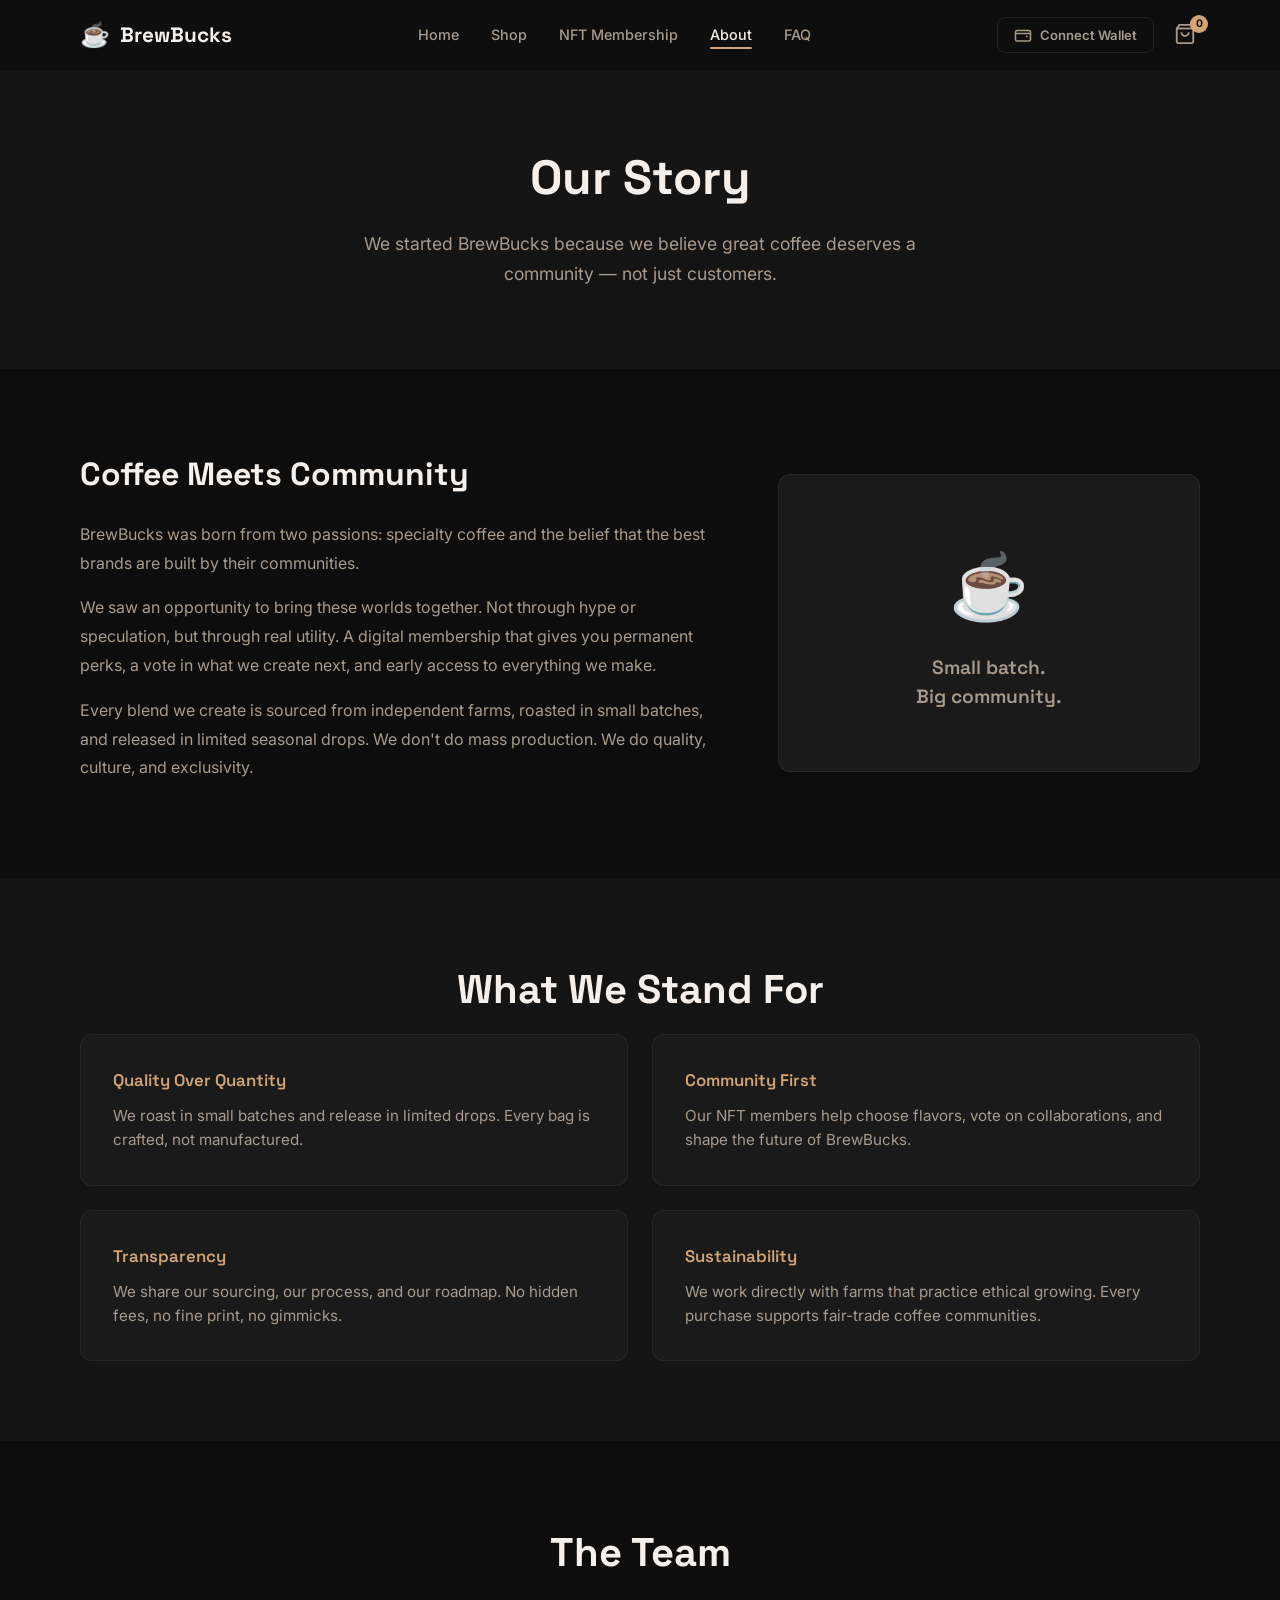
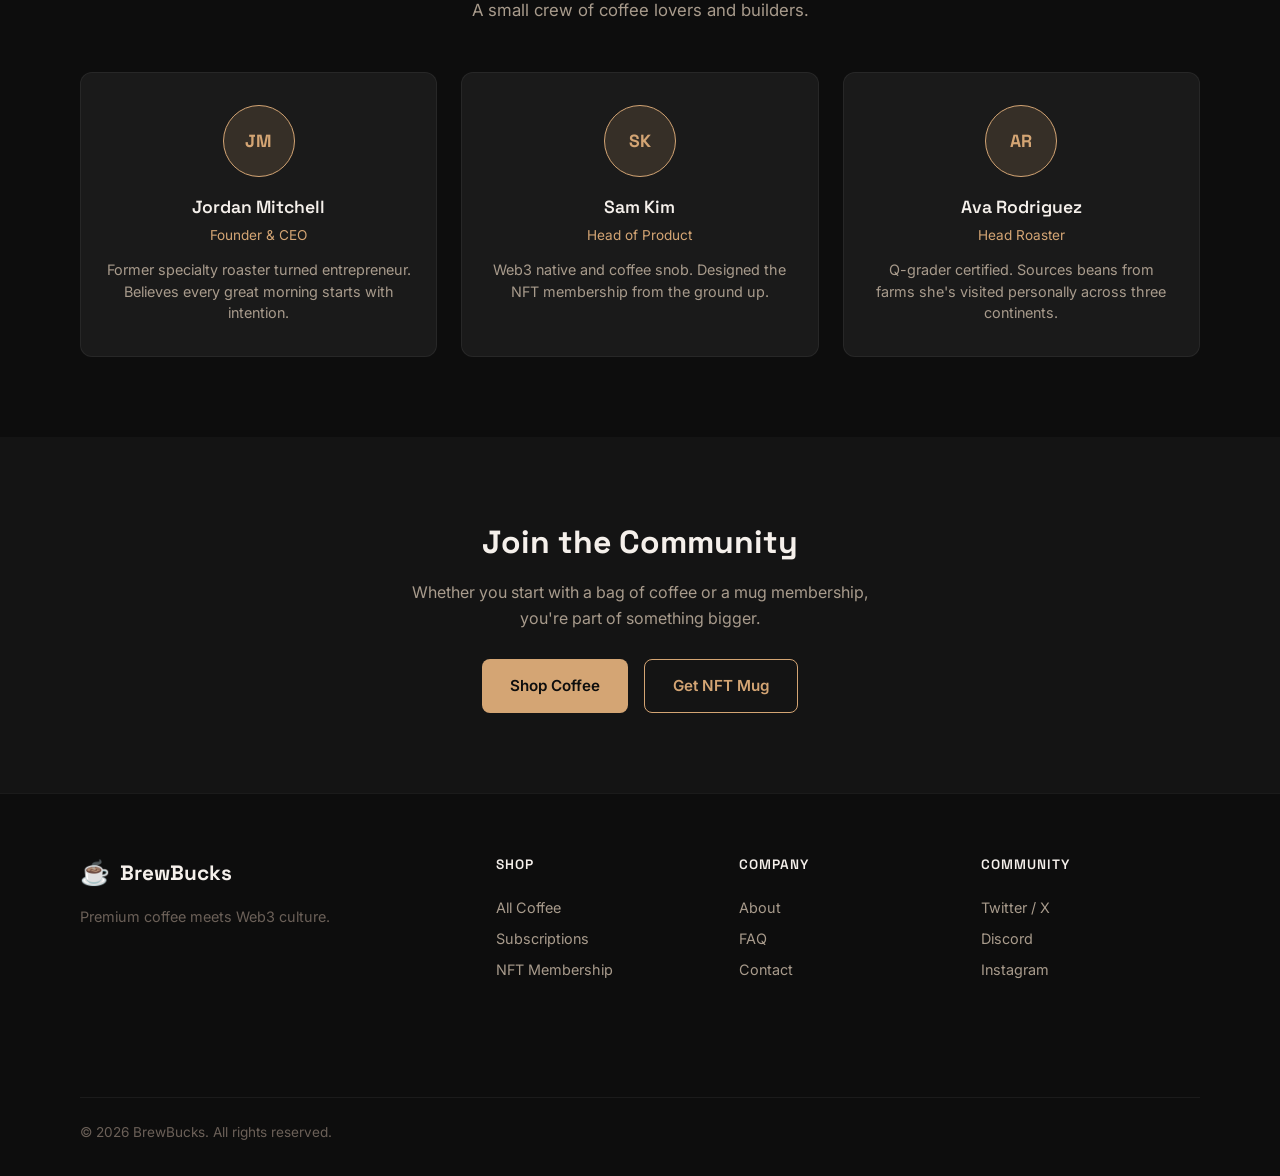
==== commit 4699f526: "Add Phantom wallet connect button to navigation Adds a "Connect Wallet" button to the nav bar on all" ====
--- a/pages/about.html
+++ b/pages/about.html
@@ -29,6 +29,14 @@
         <li><a href="faq.html" class="nav__link">FAQ</a></li>
       </ul>
       <div class="nav__actions">
+        <button class="nav__wallet" id="walletBtn" aria-label="Connect wallet">
+          <svg class="nav__wallet-icon" width="18" height="18" viewBox="0 0 24 24" fill="none" stroke="currentColor" stroke-width="2">
+            <rect x="2" y="6" width="20" height="14" rx="2"/>
+            <path d="M2 10h20"/>
+            <path d="M16 14h2"/>
+          </svg>
+          <span class="nav__wallet-label" id="walletLabel">Connect Wallet</span>
+        </button>
         <button class="nav__cart" id="cartBtn" aria-label="Shopping cart">
           <svg width="22" height="22" viewBox="0 0 24 24" fill="none" stroke="currentColor" stroke-width="2">
             <path d="M6 2L3 6v14a2 2 0 002 2h14a2 2 0 002-2V6l-3-4z"/>
--- a/css/style.css
+++ b/css/style.css
@@ -235,6 +235,65 @@
   align-items: center;
   gap: 16px;
   z-index: 101;
+}
+
+/* Wallet Button */
+.nav__wallet {
+  display: flex;
+  align-items: center;
+  gap: 8px;
+  padding: 8px 16px;
+  border-radius: 8px;
+  border: 1.5px solid var(--border-subtle);
+  color: var(--text-secondary);
+  font-size: 0.82rem;
+  font-weight: 600;
+  transition: all var(--transition-base);
+  white-space: nowrap;
+}
+
+.nav__wallet:hover {
+  color: var(--text-primary);
+  border-color: var(--accent-primary);
+  background: var(--accent-glow);
+}
+
+.nav__wallet--connected {
+  border-color: var(--accent-primary);
+  color: var(--accent-primary);
+  background: var(--accent-glow);
+}
+
+.nav__wallet--connected:hover {
+  border-color: #e87c7c;
+  color: #e87c7c;
+  background: rgba(232, 124, 124, 0.1);
+}
+
+.nav__wallet-icon {
+  flex-shrink: 0;
+}
+
+.nav__wallet-label {
+  font-family: var(--font-body);
+}
+
+.nav__wallet--connected .nav__wallet-label {
+  font-family: 'SF Mono', 'Fira Code', monospace;
+  letter-spacing: 0.02em;
+}
+
+@media (max-width: 767px) {
+  .nav__wallet {
+    padding: 6px 12px;
+    font-size: 0.75rem;
+    gap: 6px;
+  }
+
+  .nav__wallet-icon {
+    width: 14px;
+    height: 14px;
+  }
 }
 
 .nav__cart {
@@ -329,374 +388,448 @@
 }
 
 /* ===========================
-   Hero Section
-   =========================== */
-.hero {
+   Hero Home (Wimp-inspired)
+   =========================== */
+.hero-home {
+  min-height: 100vh;
+  display: flex;
+  align-items: center;
+  justify-content: center;
+  padding: 140px 0 80px;
+  text-align: center;
   position: relative;
-  min-height: 100vh;
-  display: flex;
-  align-items: center;
-  padding: 120px 0 80px;
-  overflow: hidden;
-}
-
-.hero__bg-effects {
+  background: url('../images/hero-bg.png') center/cover no-repeat var(--bg-primary);
+}
+
+.hero-home::before {
+  content: '';
   position: absolute;
   inset: 0;
-  pointer-events: none;
-  overflow: hidden;
-}
-
-.hero__glow {
-  position: absolute;
-  border-radius: 50%;
-  filter: blur(120px);
-  opacity: 0.4;
-}
-
-.hero__glow--1 {
-  width: 500px;
-  height: 500px;
-  background: rgba(212, 165, 116, 0.15);
-  top: -100px;
-  right: -100px;
-}
-
-.hero__glow--2 {
-  width: 400px;
-  height: 400px;
-  background: rgba(198, 151, 73, 0.1);
-  bottom: -50px;
-  left: -100px;
-}
-
-.hero__inner {
+  background: rgba(13, 13, 13, 0.82);
+  z-index: 0;
+}
+
+.hero-home__inner {
+  max-width: 720px;
+  margin: 0 auto;
+  position: relative;
+  z-index: 1;
+}
+
+.hero-home__strike {
+  font-size: 0.95rem;
+  color: var(--text-muted);
+  margin-bottom: 24px;
+  letter-spacing: 0.5px;
+}
+
+.hero-home__strike s {
+  text-decoration: line-through;
+  text-decoration-color: var(--accent-primary);
+  text-decoration-thickness: 2px;
+}
+
+.hero-home__title {
+  font-family: var(--font-display);
+  font-size: clamp(2.8rem, 7vw, 5rem);
+  font-weight: 800;
+  line-height: 1.05;
+  margin-bottom: 24px;
+  letter-spacing: -0.03em;
+}
+
+.hero-home__subtitle {
+  font-size: 1.1rem;
+  color: var(--text-secondary);
+  max-width: 580px;
+  margin: 0 auto 36px;
+  line-height: 1.7;
+}
+
+.hero-home__form {
+  display: flex;
+  gap: 12px;
+  max-width: 480px;
+  margin: 0 auto;
+}
+
+@media (max-width: 480px) {
+  .hero-home__form {
+    flex-direction: column;
+  }
+}
+
+.hero-home__input {
+  flex: 1;
+  padding: 14px 18px;
+  background: var(--bg-card);
+  border: 1px solid var(--border-card);
+  border-radius: 8px;
+  color: var(--text-primary);
+  font-size: 0.95rem;
+  font-family: var(--font-body);
+  transition: border-color var(--transition-fast);
+}
+
+.hero-home__input::placeholder {
+  color: var(--text-muted);
+}
+
+.hero-home__input:focus {
+  outline: none;
+  border-color: var(--accent-primary);
+}
+
+.hero-home__note {
+  font-size: 0.8rem;
+  color: var(--text-muted);
+  margin-top: 14px;
+}
+
+.hero-home__note--success {
+  color: #4ADE80;
+}
+
+/* ===========================
+   Featured Coffees (3-up)
+   =========================== */
+.featured-coffees {
+  padding: var(--section-padding) 0;
+  background: var(--bg-secondary);
+}
+
+.featured-coffees__grid {
   display: grid;
   grid-template-columns: 1fr;
-  gap: 48px;
-  align-items: center;
-  position: relative;
+  gap: 40px;
+  max-width: 1400px;
+  margin: 0 auto;
+}
+
+@media (min-width: 600px) {
+  .featured-coffees__grid {
+    grid-template-columns: repeat(3, 1fr);
+    gap: 48px;
+  }
+}
+
+.coffee-bag-card {
+  text-align: center;
+  transition: transform var(--transition-base);
+}
+
+.coffee-bag-card:hover {
+  transform: translateY(-8px);
+}
+
+.coffee-bag-visual {
+  max-width: 100%;
+  margin: 0 auto 20px;
+}
+
+.coffee-bag-visual svg,
+.coffee-bag-visual img {
+  width: 100%;
+  height: auto;
+  filter: drop-shadow(0 12px 32px rgba(0, 0, 0, 0.4));
+}
+
+.coffee-bag-card h3 {
+  font-family: var(--font-display);
+  font-size: 1.15rem;
+  font-weight: 600;
+  margin-bottom: 4px;
+}
+
+.coffee-bag-card p {
+  font-size: 0.9rem;
+  color: var(--text-secondary);
+}
+
+/* ===========================
+   Founder Story
+   =========================== */
+.founder-story {
+  padding: var(--section-padding) 0;
+}
+
+.founder-story__card {
+  display: grid;
+  grid-template-columns: 1fr;
+  gap: 32px;
+  align-items: start;
+  background: var(--bg-card);
+  border: 1px solid var(--border-card);
+  border-radius: var(--card-radius);
+  padding: 40px 32px;
+  max-width: 800px;
+  margin: 32px auto 0;
+}
+
+@media (min-width: 600px) {
+  .founder-story__card {
+    grid-template-columns: auto 1fr;
+    gap: 40px;
+    padding: 48px 40px;
+  }
+}
+
+.founder-story__avatar-placeholder {
+  width: 80px;
+  height: 80px;
+  border-radius: 50%;
+  background: var(--accent-glow);
+  border: 2px solid var(--accent-primary);
+  display: flex;
+  align-items: center;
+  justify-content: center;
+  font-family: var(--font-display);
+  font-weight: 700;
+  font-size: 1.3rem;
+  color: var(--accent-primary);
+  margin: 0 auto;
+}
+
+@media (min-width: 600px) {
+  .founder-story__avatar-placeholder {
+    margin: 0;
+  }
+}
+
+.founder-story__content p {
+  color: var(--text-secondary);
+  line-height: 1.8;
+  margin-bottom: 16px;
+  font-size: 0.95rem;
+}
+
+.founder-story__content p strong {
+  color: var(--text-primary);
+}
+
+.founder-story__signature {
+  font-family: var(--font-display);
+  font-weight: 600;
+  color: var(--accent-primary) !important;
+  margin-top: 8px;
+}
+
+/* ===========================
+   Our Promise
+   =========================== */
+.our-promise {
+  padding: var(--section-padding) 0;
+  background: var(--bg-secondary);
+}
+
+.promise-grid {
+  display: grid;
+  grid-template-columns: 1fr;
+  gap: 20px;
+}
+
+@media (min-width: 600px) {
+  .promise-grid {
+    grid-template-columns: repeat(2, 1fr);
+  }
+}
+
+@media (min-width: 900px) {
+  .promise-grid {
+    grid-template-columns: repeat(3, 1fr);
+  }
+}
+
+.promise-card {
+  background: var(--bg-card);
+  border: 1px solid var(--border-card);
+  border-radius: var(--card-radius);
+  padding: 28px;
+  transition: transform var(--transition-base), box-shadow var(--transition-base);
+}
+
+.promise-card:hover {
+  transform: translateY(-4px);
+  box-shadow: 0 8px 32px rgba(0, 0, 0, 0.2);
+}
+
+.promise-card__icon {
+  color: var(--accent-primary);
+  margin-bottom: 16px;
+}
+
+.promise-card h3 {
+  font-family: var(--font-display);
+  font-size: 1.05rem;
+  font-weight: 600;
+  margin-bottom: 8px;
+}
+
+.promise-card p {
+  color: var(--text-secondary);
+  font-size: 0.9rem;
+  line-height: 1.6;
+}
+
+/* ===========================
+   Coffee Showcase (Alternating)
+   =========================== */
+.coffee-showcase {
+  padding: var(--section-padding) 0;
+}
+
+.showcase-item {
+  display: grid;
+  grid-template-columns: 1fr;
+  gap: 40px;
+  align-items: center;
+  padding: 48px 0;
+  border-bottom: 1px solid var(--border-card);
+}
+
+.showcase-item:last-child {
+  border-bottom: none;
 }
 
 @media (min-width: 768px) {
-  .hero__inner {
+  .showcase-item {
     grid-template-columns: 1fr 1fr;
     gap: 64px;
-  }
-}
-
-.hero__tag {
-  font-family: var(--font-display);
-  font-size: 0.8rem;
-  font-weight: 600;
+    padding: 64px 0;
+  }
+}
+
+.showcase-item__image {
+  max-width: 100%;
+  margin: 0 auto;
+}
+
+.showcase-item__image svg,
+.showcase-item__image img {
+  width: 100%;
+  height: auto;
+  filter: drop-shadow(0 16px 48px rgba(0, 0, 0, 0.5));
+  transition: transform var(--transition-slow);
+}
+
+.showcase-item:hover .showcase-item__image svg,
+.showcase-item:hover .showcase-item__image img {
+  transform: translateY(-6px);
+}
+
+@media (min-width: 768px) {
+  .showcase-item--reversed {
+    direction: rtl;
+  }
+
+  .showcase-item--reversed > * {
+    direction: ltr;
+  }
+}
+
+.showcase-item__name {
+  font-family: var(--font-display);
+  font-size: clamp(1.5rem, 3vw, 2rem);
+  font-weight: 700;
+  margin-bottom: 12px;
+}
+
+.showcase-item__desc {
+  color: var(--text-secondary);
+  font-size: 1rem;
+  line-height: 1.7;
+  margin-bottom: 16px;
+  max-width: 440px;
+}
+
+.showcase-item__price {
+  font-family: var(--font-display);
+  font-size: 1.8rem;
+  font-weight: 700;
+  color: var(--accent-primary);
+  margin-bottom: 24px;
+}
+
+.showcase-item__meta {
+  margin-bottom: 28px;
+}
+
+.showcase-item__meta-row {
+  display: flex;
+  justify-content: space-between;
+  padding: 10px 0;
+  border-bottom: 1px solid var(--border-card);
+  font-size: 0.9rem;
+}
+
+.showcase-item__meta-row:last-child {
+  border-bottom: none;
+}
+
+.showcase-item__meta-label {
+  color: var(--text-muted);
   text-transform: uppercase;
-  letter-spacing: 2px;
-  color: var(--accent-primary);
-  margin-bottom: 16px;
-}
-
-.hero__title {
-  font-family: var(--font-display);
-  font-size: clamp(2.5rem, 6vw, 4.5rem);
-  font-weight: 800;
-  line-height: 1.1;
-  margin-bottom: 20px;
-  letter-spacing: -0.02em;
-}
-
-.hero__subtitle {
-  font-size: 1.1rem;
-  color: var(--text-secondary);
-  max-width: 480px;
-  margin-bottom: 32px;
-  line-height: 1.7;
-}
-
-.hero__actions {
-  display: flex;
-  gap: 16px;
-  flex-wrap: wrap;
-}
-
-/* Mug visual */
-.hero__visual {
-  display: flex;
-  justify-content: center;
-  align-items: center;
-}
-
-.hero__mug {
-  position: relative;
-  animation: float 6s ease-in-out infinite;
-}
-
-@keyframes float {
-  0%, 100% { transform: translateY(0); }
-  50% { transform: translateY(-16px); }
-}
-
-.hero__mug-body {
-  width: 200px;
-  height: 240px;
-  background: linear-gradient(145deg, #2A2218, #1A1510);
-  border-radius: 20px 20px 40px 40px;
-  display: flex;
-  flex-direction: column;
-  align-items: center;
-  justify-content: center;
-  position: relative;
-  border: 1px solid var(--border-subtle);
-  box-shadow:
-    0 20px 60px rgba(0, 0, 0, 0.5),
-    0 0 40px rgba(212, 165, 116, 0.08),
-    inset 0 1px 0 rgba(255, 255, 255, 0.05);
-}
-
-.hero__mug-body--alt {
-  background: linear-gradient(145deg, #1A1A2E, #16161A);
-  border-color: rgba(153, 69, 255, 0.2);
-  box-shadow:
-    0 20px 60px rgba(0, 0, 0, 0.5),
-    0 0 40px rgba(153, 69, 255, 0.08),
-    inset 0 1px 0 rgba(255, 255, 255, 0.05);
-}
-
-.hero__mug-body--alt2 {
-  background: linear-gradient(145deg, #1A2218, #141A12);
-  border-color: rgba(98, 126, 234, 0.2);
-  box-shadow:
-    0 20px 60px rgba(0, 0, 0, 0.5),
-    0 0 40px rgba(98, 126, 234, 0.08),
-    inset 0 1px 0 rgba(255, 255, 255, 0.05);
-}
-
-.hero__mug-steam {
-  position: absolute;
-  top: -30px;
-  display: flex;
-  gap: 8px;
-}
-
-.hero__mug-steam span {
-  display: block;
-  width: 3px;
-  height: 20px;
-  background: rgba(212, 165, 116, 0.3);
-  border-radius: 2px;
-  animation: steam 2s ease-in-out infinite;
-}
-
-.hero__mug-steam span:nth-child(2) { animation-delay: 0.4s; height: 28px; }
-.hero__mug-steam span:nth-child(3) { animation-delay: 0.8s; height: 16px; }
-
-@keyframes steam {
-  0%, 100% { opacity: 0.3; transform: translateY(0) scaleY(1); }
-  50% { opacity: 0.7; transform: translateY(-8px) scaleY(1.3); }
-}
-
-.hero__mug-face {
-  font-size: 3.5rem;
-  opacity: 0.9;
-}
-
-.hero__mug-label {
-  font-family: var(--font-display);
   font-size: 0.75rem;
   font-weight: 600;
-  color: var(--accent-primary);
-  letter-spacing: 1px;
-  margin-top: 8px;
-  opacity: 0.8;
-}
-
-/* ===========================
-   How It Works
-   =========================== */
-.how-it-works {
-  padding: var(--section-padding) 0;
+  letter-spacing: 0.5px;
+}
+
+.showcase-item__meta-value {
+  color: var(--text-secondary);
+  text-align: right;
+}
+
+/* ===========================
+   Sourcing Note
+   =========================== */
+.sourcing-note {
+  padding: 48px 0;
   background: var(--bg-secondary);
 }
 
-.steps {
-  display: flex;
-  flex-direction: column;
-  align-items: center;
-  gap: 24px;
-}
-
-@media (min-width: 768px) {
-  .steps {
-    flex-direction: row;
-    align-items: flex-start;
-    justify-content: center;
-    gap: 0;
-  }
-}
-
-.step {
+.sourcing-note__inner {
+  max-width: 640px;
+  margin: 0 auto;
   text-align: center;
-  max-width: 300px;
-  padding: 32px 24px;
-  position: relative;
-}
-
-.step__number {
-  font-family: var(--font-display);
-  font-size: 0.75rem;
-  font-weight: 700;
-  color: var(--accent-primary);
-  letter-spacing: 2px;
-  margin-bottom: 16px;
-}
-
-.step__icon {
-  color: var(--accent-primary);
-  margin-bottom: 16px;
-  display: flex;
-  justify-content: center;
-}
-
-.step__title {
-  font-family: var(--font-display);
-  font-size: 1.2rem;
-  font-weight: 600;
-  margin-bottom: 10px;
-}
-
-.step__text {
-  color: var(--text-secondary);
-  font-size: 0.95rem;
-  line-height: 1.6;
-}
-
-.step__connector {
-  display: none;
-}
-
-@media (min-width: 768px) {
-  .step__connector {
-    display: block;
-    width: 60px;
-    height: 1px;
-    background: var(--border-subtle);
-    margin-top: 80px;
-    flex-shrink: 0;
-  }
-}
-
-/* ===========================
-   Seasonal Drops
-   =========================== */
-.seasonal-drops {
-  padding: var(--section-padding) 0;
-}
-
-.drops-grid {
-  display: grid;
-  grid-template-columns: 1fr;
-  gap: 24px;
-}
-
-@media (min-width: 600px) {
-  .drops-grid {
-    grid-template-columns: repeat(2, 1fr);
-  }
-}
-
-@media (min-width: 900px) {
-  .drops-grid {
-    grid-template-columns: repeat(3, 1fr);
-  }
-}
-
-.drop-card {
-  background: var(--bg-card);
-  border-radius: var(--card-radius);
-  border: 1px solid var(--border-card);
-  overflow: hidden;
-  transition: transform var(--transition-base), box-shadow var(--transition-base);
-  position: relative;
-}
-
-.drop-card:hover {
-  transform: translateY(-4px);
-  box-shadow: 0 12px 40px rgba(0, 0, 0, 0.3);
-}
-
-.drop-card__badge {
-  position: absolute;
-  top: 16px;
-  left: 16px;
-  background: var(--accent-primary);
-  color: var(--bg-primary);
-  font-size: 0.7rem;
-  font-weight: 700;
-  padding: 4px 10px;
-  border-radius: 4px;
-  text-transform: uppercase;
-  letter-spacing: 0.5px;
-  z-index: 2;
-}
-
-.drop-card__image {
-  aspect-ratio: 1;
-  overflow: hidden;
-}
-
-.drop-card__placeholder {
-  width: 100%;
-  height: 100%;
-  background: linear-gradient(135deg, var(--bg-elevated), var(--bg-card));
-  display: flex;
-  align-items: center;
-  justify-content: center;
-  font-size: 4rem;
-  color: var(--accent, var(--accent-primary));
-  opacity: 0.6;
-}
-
-.drop-card__body {
-  padding: 20px;
-}
-
-.drop-card__name {
-  font-family: var(--font-display);
-  font-size: 1.15rem;
-  font-weight: 600;
-  margin-bottom: 8px;
-}
-
-.drop-card__desc {
-  color: var(--text-secondary);
+}
+
+.sourcing-note__inner p {
+  color: var(--text-muted);
   font-size: 0.9rem;
-  margin-bottom: 16px;
-  line-height: 1.5;
-}
-
-.drop-card__meta {
-  display: flex;
-  align-items: center;
-  justify-content: space-between;
-  margin-bottom: 16px;
-}
-
-.drop-card__price {
-  font-family: var(--font-display);
-  font-size: 1.3rem;
-  font-weight: 700;
-  color: var(--accent-primary);
-}
-
-.drop-card__tag {
-  font-size: 0.75rem;
-  font-weight: 600;
-  color: var(--text-muted);
-  text-transform: uppercase;
-  letter-spacing: 0.5px;
-}
-
-/* ===========================
-   Email Capture
+  line-height: 1.7;
+  font-style: italic;
+}
+
+/* ===========================
+   Page Header
+   =========================== */
+.page-header {
+  padding: 140px 0 60px;
+  text-align: center;
+  background: var(--bg-secondary);
+}
+
+.page-header--tall {
+  padding: 140px 0 80px;
+}
+
+.page-header__title {
+  font-family: var(--font-display);
+  font-size: clamp(2rem, 5vw, 3rem);
+  font-weight: 800;
+  margin-bottom: 12px;
+}
+
+.page-header__subtitle {
+  color: var(--text-secondary);
+  font-size: 1.1rem;
+  max-width: 560px;
+  margin: 0 auto;
+  line-height: 1.7;
+}
+
+/* ===========================
+   Email Capture (used on sub-pages)
    =========================== */
 .email-capture {
   padding: var(--section-padding) 0;
@@ -763,34 +896,6 @@
 
 .email-capture__note--success {
   color: #4ADE80;
-}
-
-/* ===========================
-   Page Header
-   =========================== */
-.page-header {
-  padding: 140px 0 60px;
-  text-align: center;
-  background: var(--bg-secondary);
-}
-
-.page-header--tall {
-  padding: 140px 0 80px;
-}
-
-.page-header__title {
-  font-family: var(--font-display);
-  font-size: clamp(2rem, 5vw, 3rem);
-  font-weight: 800;
-  margin-bottom: 12px;
-}
-
-.page-header__subtitle {
-  color: var(--text-secondary);
-  font-size: 1.1rem;
-  max-width: 560px;
-  margin: 0 auto;
-  line-height: 1.7;
 }
 
 /* ===========================
@@ -898,6 +1003,16 @@
 .product-card__image {
   aspect-ratio: 1;
   overflow: hidden;
+  display: flex;
+  align-items: center;
+  justify-content: center;
+  background: linear-gradient(135deg, var(--bg-elevated), var(--bg-card));
+}
+
+.product-card__image img {
+  width: 100%;
+  height: 100%;
+  object-fit: cover;
 }
 
 .product-card__placeholder {
@@ -1103,6 +1218,85 @@
 
 .nft-mug-display__item {
   animation: float 6s ease-in-out infinite;
+}
+
+@keyframes float {
+  0%, 100% { transform: translateY(0); }
+  50% { transform: translateY(-16px); }
+}
+
+.hero__mug-body {
+  width: 200px;
+  height: 240px;
+  background: linear-gradient(145deg, #2A2218, #1A1510);
+  border-radius: 20px 20px 40px 40px;
+  display: flex;
+  flex-direction: column;
+  align-items: center;
+  justify-content: center;
+  position: relative;
+  border: 1px solid var(--border-subtle);
+  box-shadow:
+    0 20px 60px rgba(0, 0, 0, 0.5),
+    0 0 40px rgba(212, 165, 116, 0.08),
+    inset 0 1px 0 rgba(255, 255, 255, 0.05);
+}
+
+.hero__mug-body--alt {
+  background: linear-gradient(145deg, #1A1A2E, #16161A);
+  border-color: rgba(153, 69, 255, 0.2);
+  box-shadow:
+    0 20px 60px rgba(0, 0, 0, 0.5),
+    0 0 40px rgba(153, 69, 255, 0.08),
+    inset 0 1px 0 rgba(255, 255, 255, 0.05);
+}
+
+.hero__mug-body--alt2 {
+  background: linear-gradient(145deg, #1A2218, #141A12);
+  border-color: rgba(98, 126, 234, 0.2);
+  box-shadow:
+    0 20px 60px rgba(0, 0, 0, 0.5),
+    0 0 40px rgba(98, 126, 234, 0.08),
+    inset 0 1px 0 rgba(255, 255, 255, 0.05);
+}
+
+.hero__mug-steam {
+  position: absolute;
+  top: -30px;
+  display: flex;
+  gap: 8px;
+}
+
+.hero__mug-steam span {
+  display: block;
+  width: 3px;
+  height: 20px;
+  background: rgba(212, 165, 116, 0.3);
+  border-radius: 2px;
+  animation: steam 2s ease-in-out infinite;
+}
+
+.hero__mug-steam span:nth-child(2) { animation-delay: 0.4s; height: 28px; }
+.hero__mug-steam span:nth-child(3) { animation-delay: 0.8s; height: 16px; }
+
+@keyframes steam {
+  0%, 100% { opacity: 0.3; transform: translateY(0) scaleY(1); }
+  50% { opacity: 0.7; transform: translateY(-8px) scaleY(1.3); }
+}
+
+.hero__mug-face {
+  font-size: 3.5rem;
+  opacity: 0.9;
+}
+
+.hero__mug-label {
+  font-family: var(--font-display);
+  font-size: 0.75rem;
+  font-weight: 600;
+  color: var(--accent-primary);
+  letter-spacing: 1px;
+  margin-top: 8px;
+  opacity: 0.8;
 }
 
 .nft-mug-display__item--1 .hero__mug-body {
@@ -1935,3 +2129,264 @@
   opacity: 1;
   transform: translateY(0);
 }
+
+/* ===========================
+   Stats Bar
+   =========================== */
+.stats-bar {
+  padding: 60px 0;
+  background: var(--bg-secondary);
+  border-top: 1px solid var(--border-card);
+  border-bottom: 1px solid var(--border-card);
+}
+
+.stats-bar__grid {
+  display: grid;
+  grid-template-columns: repeat(2, 1fr);
+  gap: 40px;
+  text-align: center;
+}
+
+@media (min-width: 768px) {
+  .stats-bar__grid {
+    grid-template-columns: repeat(4, 1fr);
+    gap: 32px;
+  }
+}
+
+.stats-bar__number {
+  display: block;
+  font-family: var(--font-display);
+  font-size: clamp(2rem, 4vw, 3rem);
+  font-weight: 700;
+  color: var(--accent-primary);
+  line-height: 1.1;
+  margin-bottom: 8px;
+}
+
+.stats-bar__label {
+  font-size: 0.95rem;
+  color: var(--text-secondary);
+  letter-spacing: 0.5px;
+}
+
+/* ===========================
+   Testimonials
+   =========================== */
+.testimonials {
+  padding: var(--section-padding) 0;
+  background: var(--bg-primary);
+}
+
+.testimonials__grid {
+  display: grid;
+  grid-template-columns: 1fr;
+  gap: 24px;
+  margin-top: 48px;
+}
+
+@media (min-width: 768px) {
+  .testimonials__grid {
+    grid-template-columns: repeat(3, 1fr);
+    gap: 32px;
+  }
+}
+
+.testimonial-card {
+  background: var(--bg-card);
+  border: 1px solid var(--border-card);
+  border-radius: var(--card-radius);
+  padding: 32px;
+  display: flex;
+  flex-direction: column;
+  gap: 20px;
+  transition: border-color var(--transition-base), transform var(--transition-base);
+}
+
+.testimonial-card:hover {
+  border-color: var(--border-subtle);
+  transform: translateY(-4px);
+}
+
+.testimonial-card__stars {
+  display: flex;
+  gap: 4px;
+  font-size: 1.1rem;
+  color: var(--accent-primary);
+}
+
+.testimonial-card__quote {
+  font-size: 1rem;
+  line-height: 1.7;
+  color: var(--text-primary);
+  font-style: italic;
+  flex: 1;
+}
+
+.testimonial-card__author {
+  display: flex;
+  align-items: center;
+  gap: 12px;
+  padding-top: 16px;
+  border-top: 1px solid var(--border-card);
+}
+
+.testimonial-card__avatar {
+  width: 44px;
+  height: 44px;
+  border-radius: 50%;
+  background: linear-gradient(135deg, var(--accent-primary), var(--accent-warm));
+  display: flex;
+  align-items: center;
+  justify-content: center;
+  font-family: var(--font-display);
+  font-weight: 600;
+  font-size: 0.85rem;
+  color: var(--bg-primary);
+  flex-shrink: 0;
+}
+
+.testimonial-card__name {
+  font-weight: 600;
+  font-size: 0.95rem;
+  color: var(--text-primary);
+}
+
+.testimonial-card__role {
+  font-size: 0.8rem;
+  color: var(--text-muted);
+}
+
+/* ===========================
+   Newsletter CTA
+   =========================== */
+.newsletter-cta {
+  padding: var(--section-padding) 0;
+  background: var(--bg-secondary);
+}
+
+.newsletter-cta__inner {
+  max-width: 600px;
+  margin: 0 auto;
+  text-align: center;
+}
+
+.newsletter-cta__inner h2 {
+  font-family: var(--font-display);
+  font-size: clamp(1.8rem, 4vw, 2.5rem);
+  font-weight: 700;
+  margin-bottom: 16px;
+}
+
+.newsletter-cta__inner p {
+  color: var(--text-secondary);
+  font-size: 1.05rem;
+  line-height: 1.7;
+  margin-bottom: 32px;
+}
+
+.newsletter-cta__form {
+  display: flex;
+  gap: 12px;
+  max-width: 480px;
+  margin: 0 auto;
+}
+
+.newsletter-cta__input {
+  flex: 1;
+  padding: 14px 18px;
+  background: var(--bg-card);
+  border: 1px solid var(--border-card);
+  border-radius: 8px;
+  color: var(--text-primary);
+  font-size: 0.95rem;
+  font-family: var(--font-body);
+  transition: border-color var(--transition-fast);
+}
+
+.newsletter-cta__input::placeholder {
+  color: var(--text-muted);
+}
+
+.newsletter-cta__input:focus {
+  outline: none;
+  border-color: var(--accent-primary);
+}
+
+@media (max-width: 480px) {
+  .newsletter-cta__form {
+    flex-direction: column;
+  }
+}
+
+/* ===========================
+   Enhanced Footer
+   =========================== */
+.footer__socials {
+  display: flex;
+  gap: 16px;
+  margin-top: 20px;
+}
+
+.footer__socials a {
+  width: 40px;
+  height: 40px;
+  border-radius: 50%;
+  background: var(--bg-elevated);
+  border: 1px solid var(--border-card);
+  display: flex;
+  align-items: center;
+  justify-content: center;
+  color: var(--text-secondary);
+  transition: background var(--transition-base), color var(--transition-base), border-color var(--transition-base);
+}
+
+.footer__socials a:hover {
+  background: var(--accent-primary);
+  color: var(--bg-primary);
+  border-color: var(--accent-primary);
+}
+
+.footer__contact-text {
+  font-size: 0.9rem;
+  color: var(--text-muted);
+  margin-top: 4px;
+}
+
+.footer__bottom {
+  border-top: 1px solid var(--border-card);
+  padding-top: 24px;
+  margin-top: 48px;
+  display: flex;
+  flex-direction: column;
+  align-items: center;
+  gap: 12px;
+  text-align: center;
+}
+
+@media (min-width: 768px) {
+  .footer__bottom {
+    flex-direction: row;
+    justify-content: space-between;
+  }
+}
+
+.footer__bottom p {
+  font-size: 0.85rem;
+  color: var(--text-muted);
+}
+
+.footer__bottom-links {
+  display: flex;
+  gap: 24px;
+}
+
+.footer__bottom-links a {
+  font-size: 0.85rem;
+  color: var(--text-muted);
+  transition: color var(--transition-fast);
+}
+
+.footer__bottom-links a:hover {
+  color: var(--accent-primary);
+}
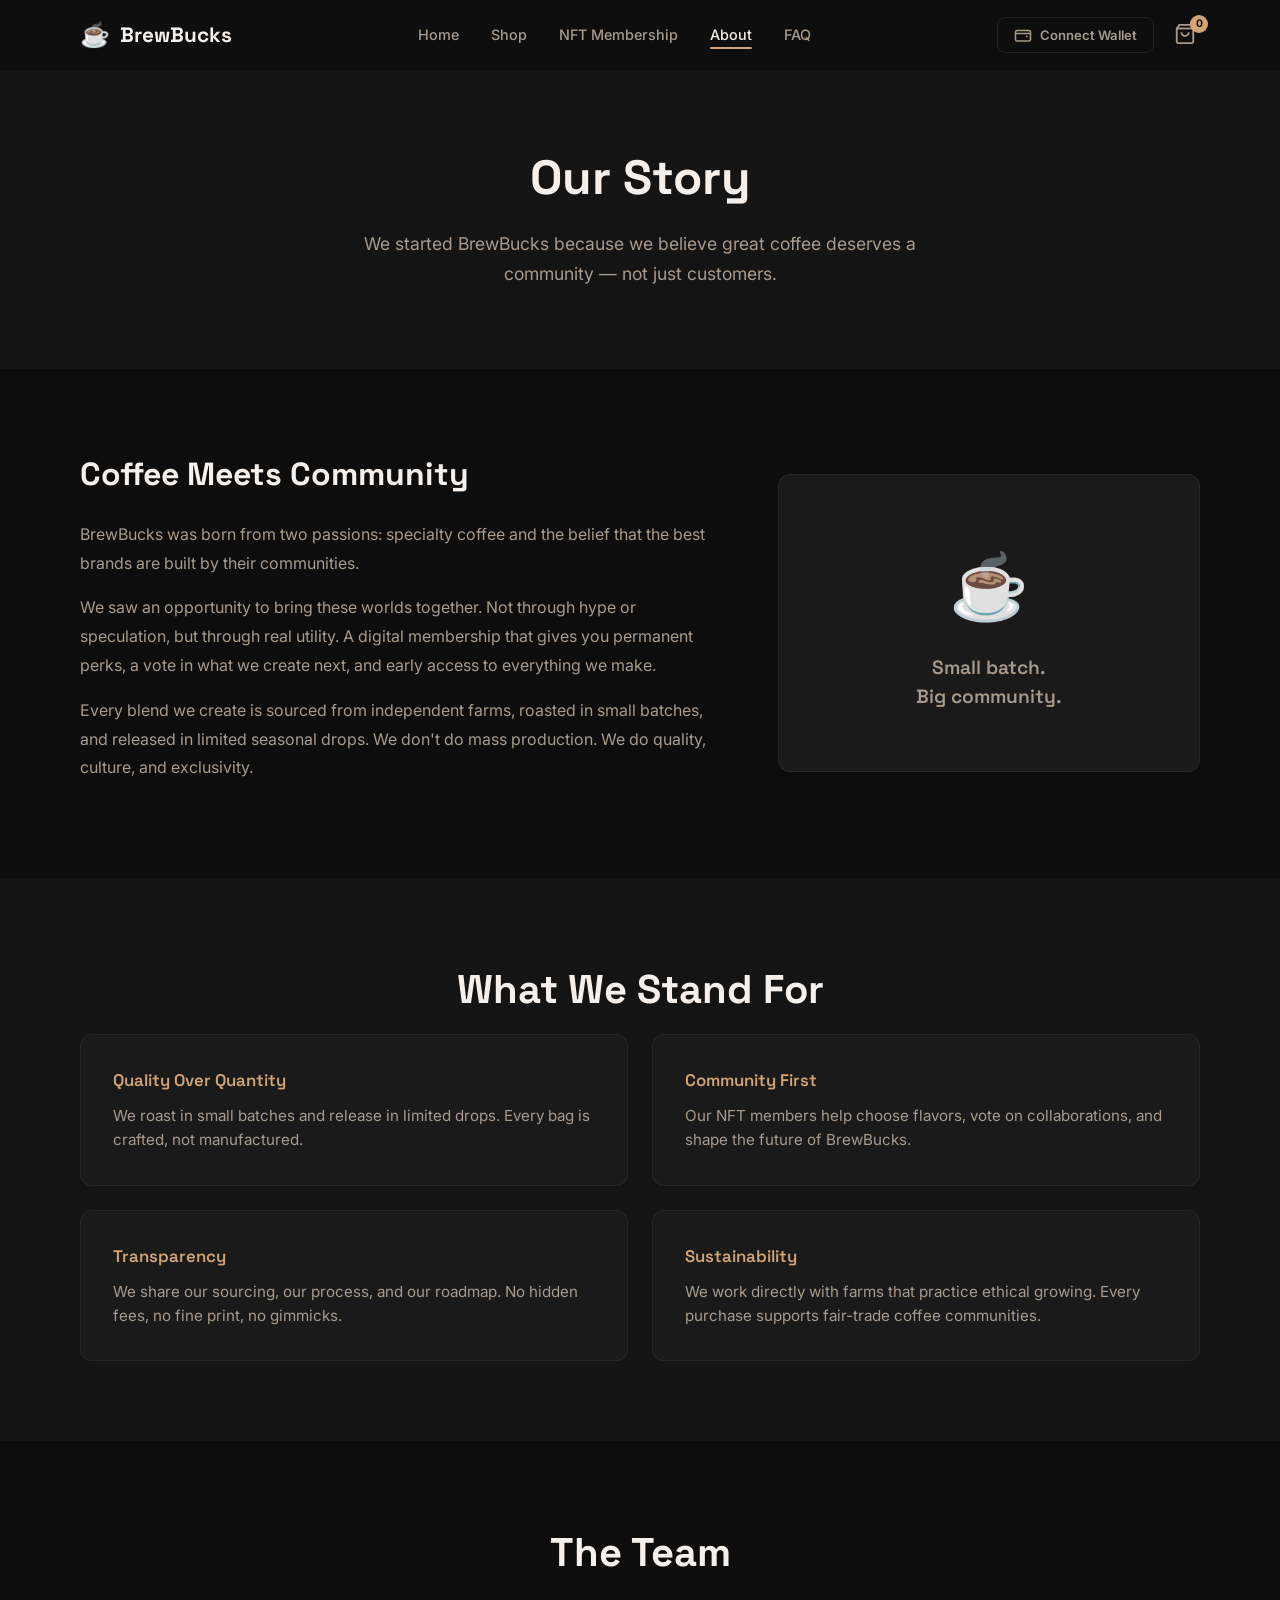
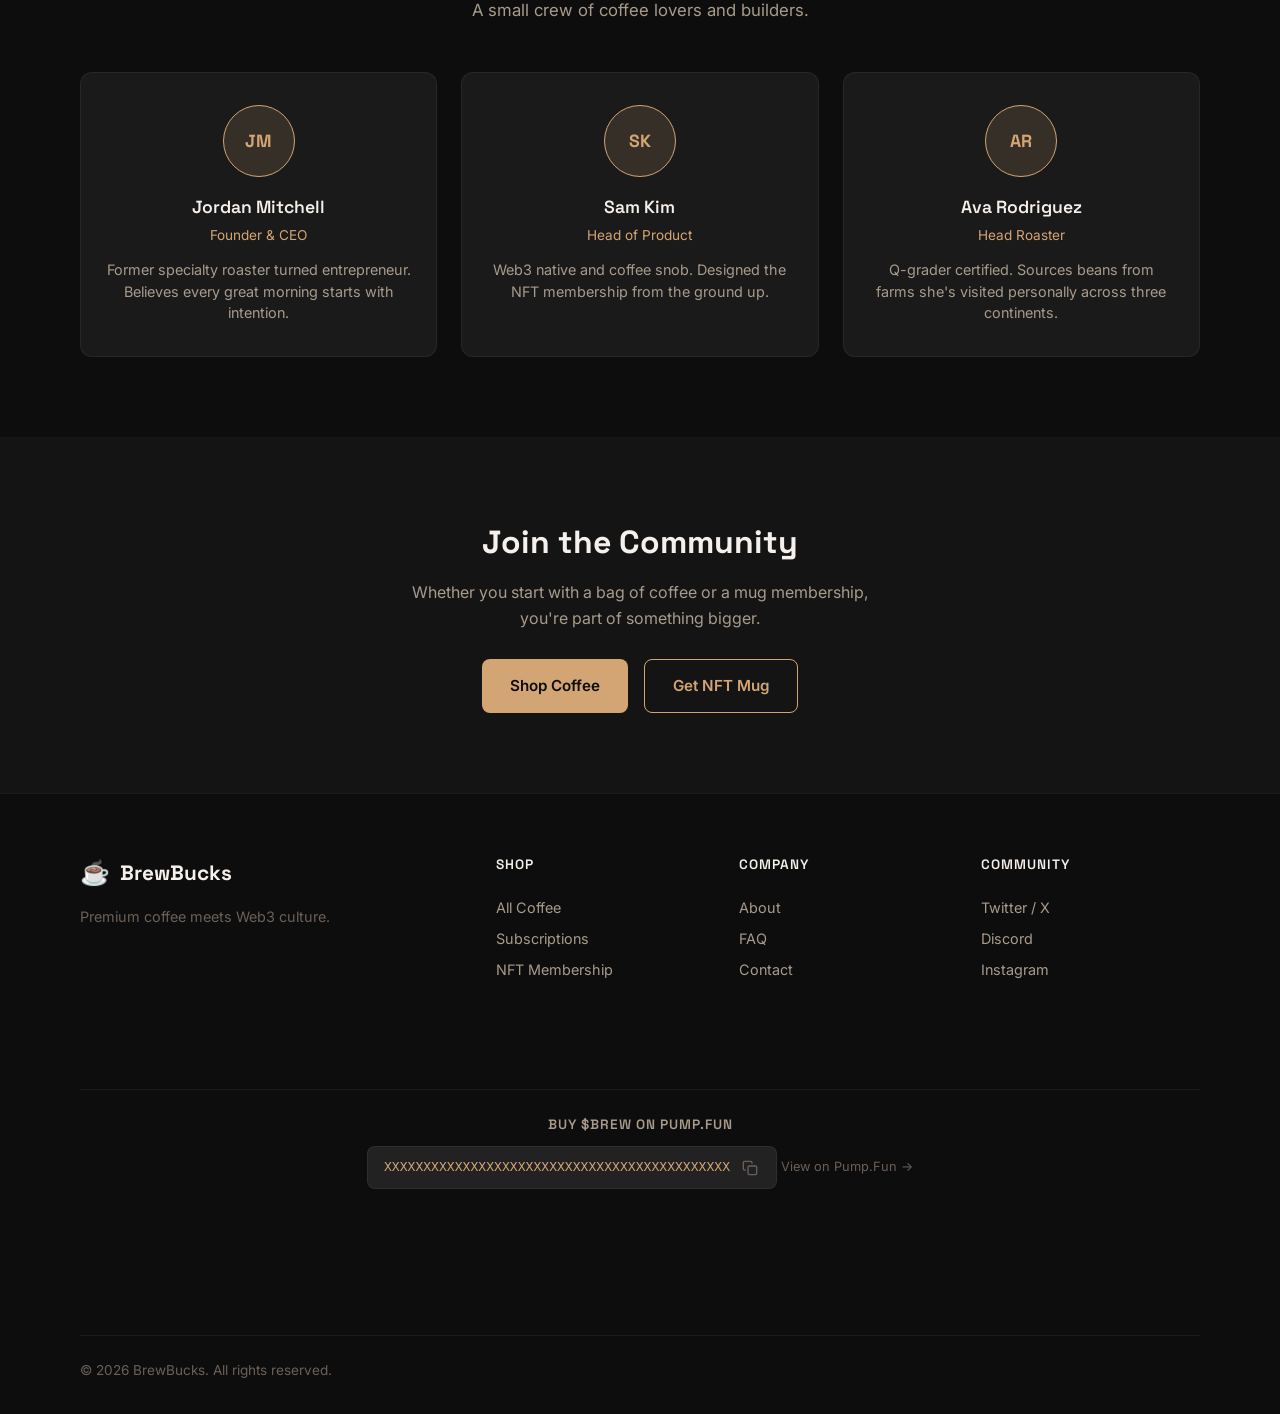
==== commit 4de45fc0: "Add $BREW contract address section to footer across all pages Adds a placeholder contract address fo" ====
--- a/pages/about.html
+++ b/pages/about.html
@@ -180,6 +180,16 @@
           <a href="#" target="_blank" rel="noopener">Instagram</a>
         </div>
       </div>
+      <div class="footer__token">
+        <p class="footer__token-label">Buy $BREW on Pump.Fun</p>
+        <div class="footer__token-address">
+          <code id="contractAddress">XXXXXXXXXXXXXXXXXXXXXXXXXXXXXXXXXXXXXXXXXXXX</code>
+          <button class="footer__token-copy" onclick="copyContract()" aria-label="Copy contract address">
+            <svg width="16" height="16" viewBox="0 0 24 24" fill="none" stroke="currentColor" stroke-width="2" stroke-linecap="round" stroke-linejoin="round"><rect x="9" y="9" width="13" height="13" rx="2"/><path d="M5 15H4a2 2 0 01-2-2V4a2 2 0 012-2h9a2 2 0 012 2v1"/></svg>
+          </button>
+        </div>
+        <a href="#" class="footer__token-link" target="_blank" rel="noopener">View on Pump.Fun &rarr;</a>
+      </div>
       <div class="footer__bottom">
         <p>&copy; 2026 BrewBucks. All rights reserved.</p>
       </div>
--- a/css/style.css
+++ b/css/style.css
@@ -1289,6 +1289,14 @@
   opacity: 0.9;
 }
 
+.hero__mug-img {
+  width: 100%;
+  height: auto;
+  image-rendering: pixelated;
+  image-rendering: crisp-edges;
+  display: block;
+}
+
 .hero__mug-label {
   font-family: var(--font-display);
   font-size: 0.75rem;
@@ -1322,8 +1330,9 @@
   height: 170px;
 }
 
-.nft-mug-display__item .hero__mug-face {
-  font-size: 2.5rem;
+.nft-mug-display__item .hero__mug-img {
+  width: 80%;
+  margin: 0 auto;
 }
 
 .nft-mug-display__item .hero__mug-label {
@@ -2390,3 +2399,84 @@
 .footer__bottom-links a:hover {
   color: var(--accent-primary);
 }
+
+/* ===========================
+   Footer Token / Contract
+   =========================== */
+.footer__token {
+  grid-column: 1 / -1;
+  text-align: center;
+  padding: 24px 0;
+  border-top: 1px solid var(--border-card);
+  margin-top: 40px;
+}
+
+.footer__token-label {
+  font-family: var(--font-display);
+  font-size: 0.85rem;
+  font-weight: 600;
+  color: var(--text-secondary);
+  letter-spacing: 1px;
+  text-transform: uppercase;
+  margin-bottom: 10px;
+}
+
+.footer__token-address {
+  display: inline-flex;
+  align-items: center;
+  gap: 10px;
+  background: var(--bg-elevated);
+  border: 1px solid var(--border-card);
+  border-radius: 8px;
+  padding: 10px 16px;
+  margin-bottom: 10px;
+  transition: border-color var(--transition-fast);
+}
+
+.footer__token-address:hover {
+  border-color: var(--accent-primary);
+}
+
+.footer__token-address code {
+  font-family: 'Courier New', monospace;
+  font-size: 0.82rem;
+  color: var(--accent-primary);
+  word-break: break-all;
+  user-select: all;
+}
+
+.footer__token-copy {
+  background: none;
+  border: none;
+  color: var(--text-muted);
+  cursor: pointer;
+  padding: 2px;
+  display: flex;
+  align-items: center;
+  transition: color var(--transition-fast);
+}
+
+.footer__token-copy:hover {
+  color: var(--accent-primary);
+}
+
+.footer__token-copy.copied {
+  color: #4ade80;
+}
+
+.footer__token-link {
+  display: inline-block;
+  font-size: 0.8rem;
+  color: var(--text-muted);
+  transition: color var(--transition-fast);
+}
+
+.footer__token-link:hover {
+  color: var(--accent-primary);
+}
+
+@media (max-width: 480px) {
+  .footer__token-address code {
+    font-size: 0.7rem;
+  }
+}
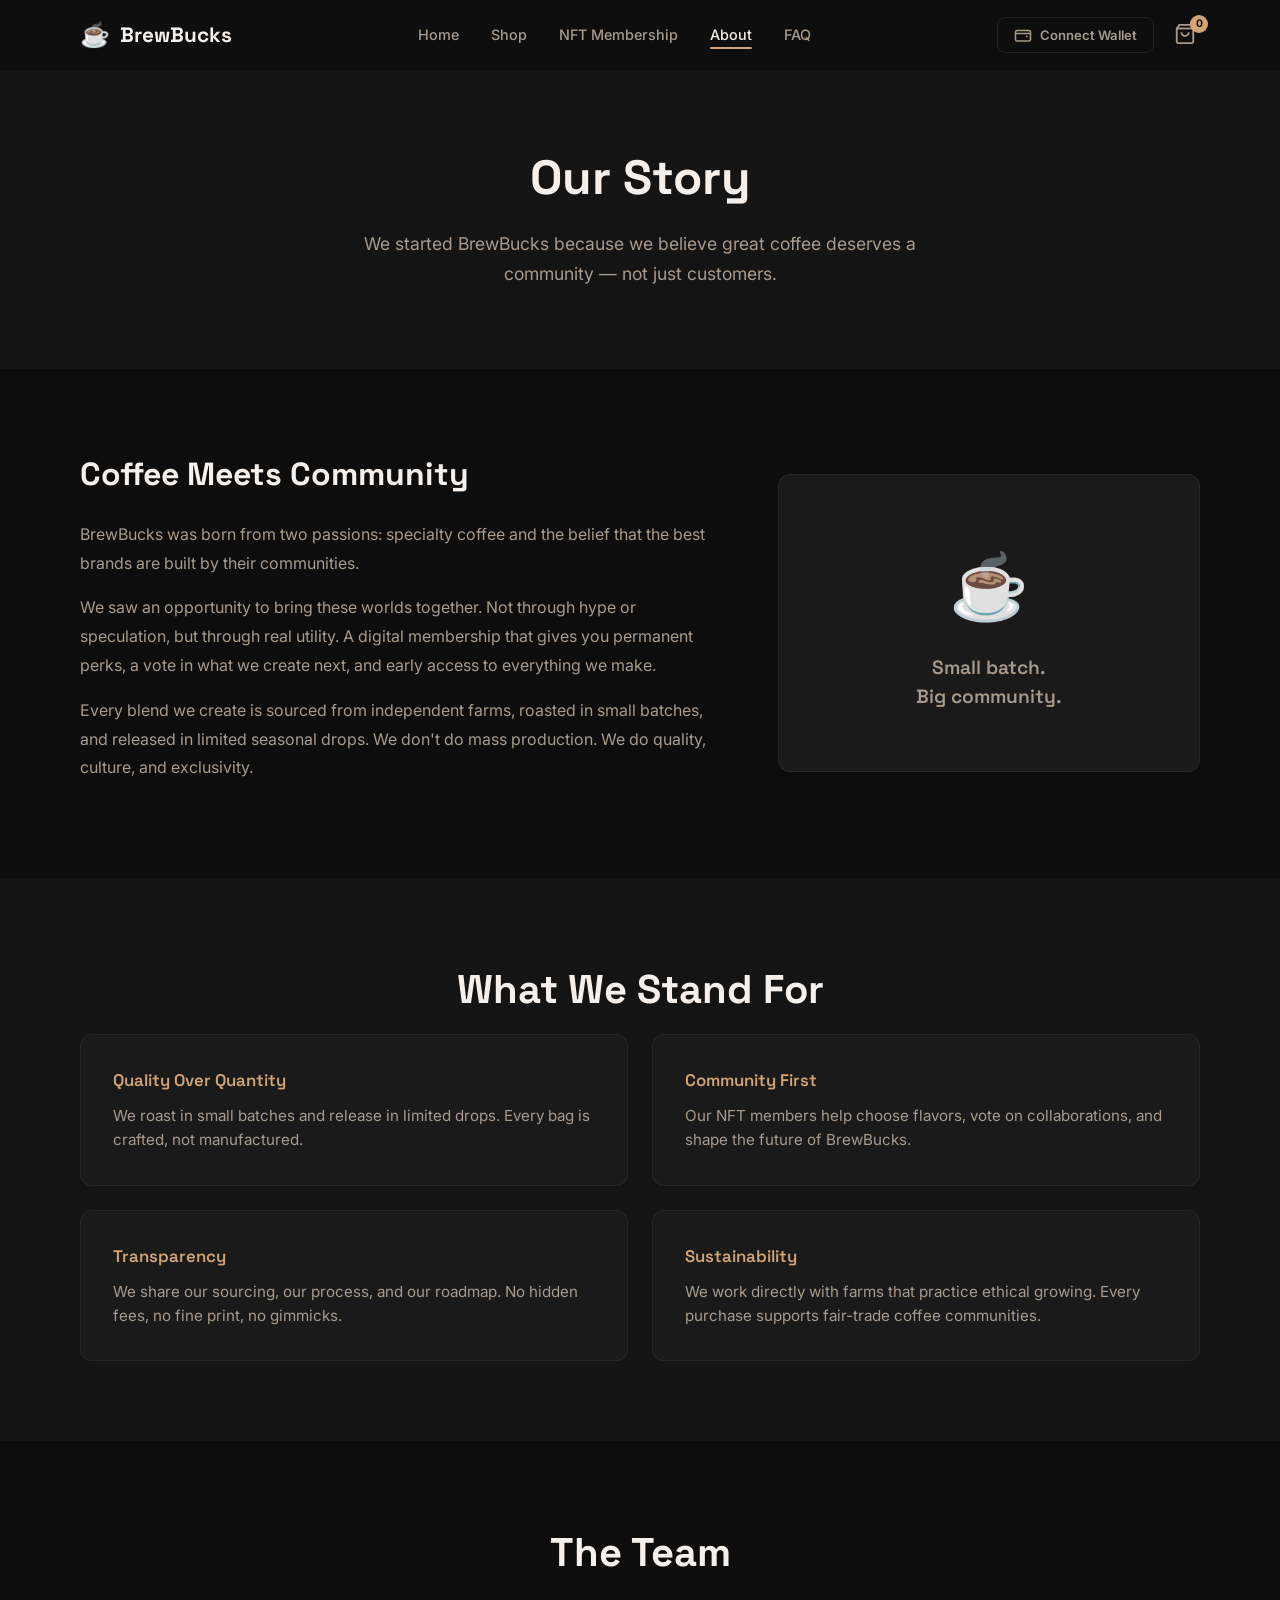
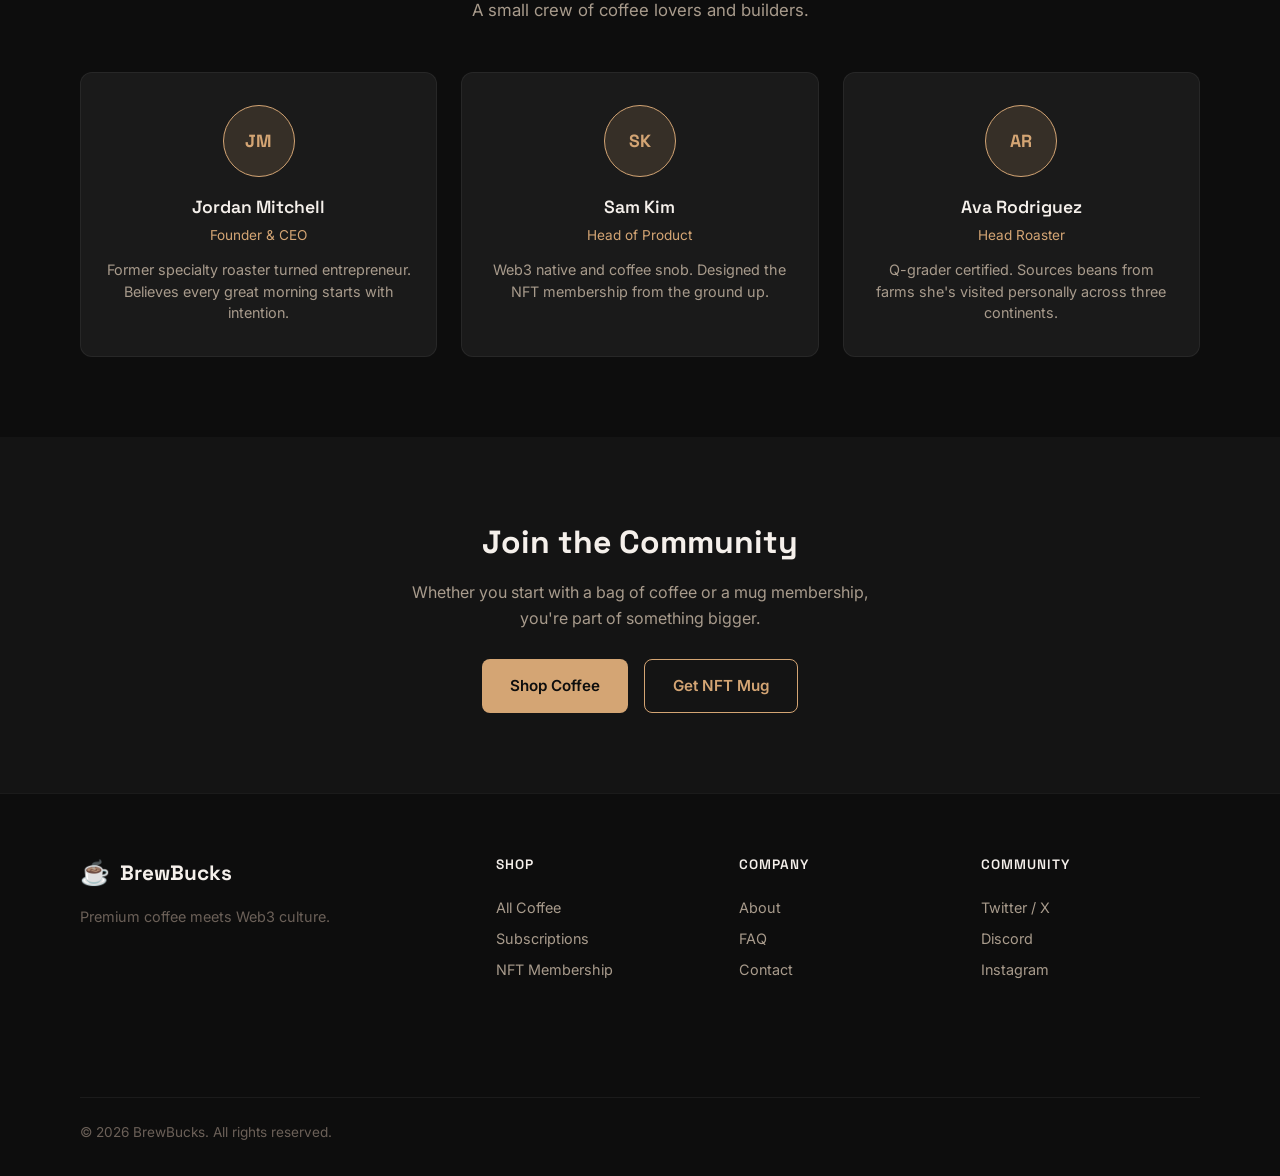
==== commit 8652d048: "Remove $BREW contract address from subpage footers Keep the token section only on the homepage as in" ====
--- a/pages/about.html
+++ b/pages/about.html
@@ -180,16 +180,6 @@
           <a href="#" target="_blank" rel="noopener">Instagram</a>
         </div>
       </div>
-      <div class="footer__token">
-        <p class="footer__token-label">Buy $BREW on Pump.Fun</p>
-        <div class="footer__token-address">
-          <code id="contractAddress">XXXXXXXXXXXXXXXXXXXXXXXXXXXXXXXXXXXXXXXXXXXX</code>
-          <button class="footer__token-copy" onclick="copyContract()" aria-label="Copy contract address">
-            <svg width="16" height="16" viewBox="0 0 24 24" fill="none" stroke="currentColor" stroke-width="2" stroke-linecap="round" stroke-linejoin="round"><rect x="9" y="9" width="13" height="13" rx="2"/><path d="M5 15H4a2 2 0 01-2-2V4a2 2 0 012-2h9a2 2 0 012 2v1"/></svg>
-          </button>
-        </div>
-        <a href="#" class="footer__token-link" target="_blank" rel="noopener">View on Pump.Fun &rarr;</a>
-      </div>
       <div class="footer__bottom">
         <p>&copy; 2026 BrewBucks. All rights reserved.</p>
       </div>
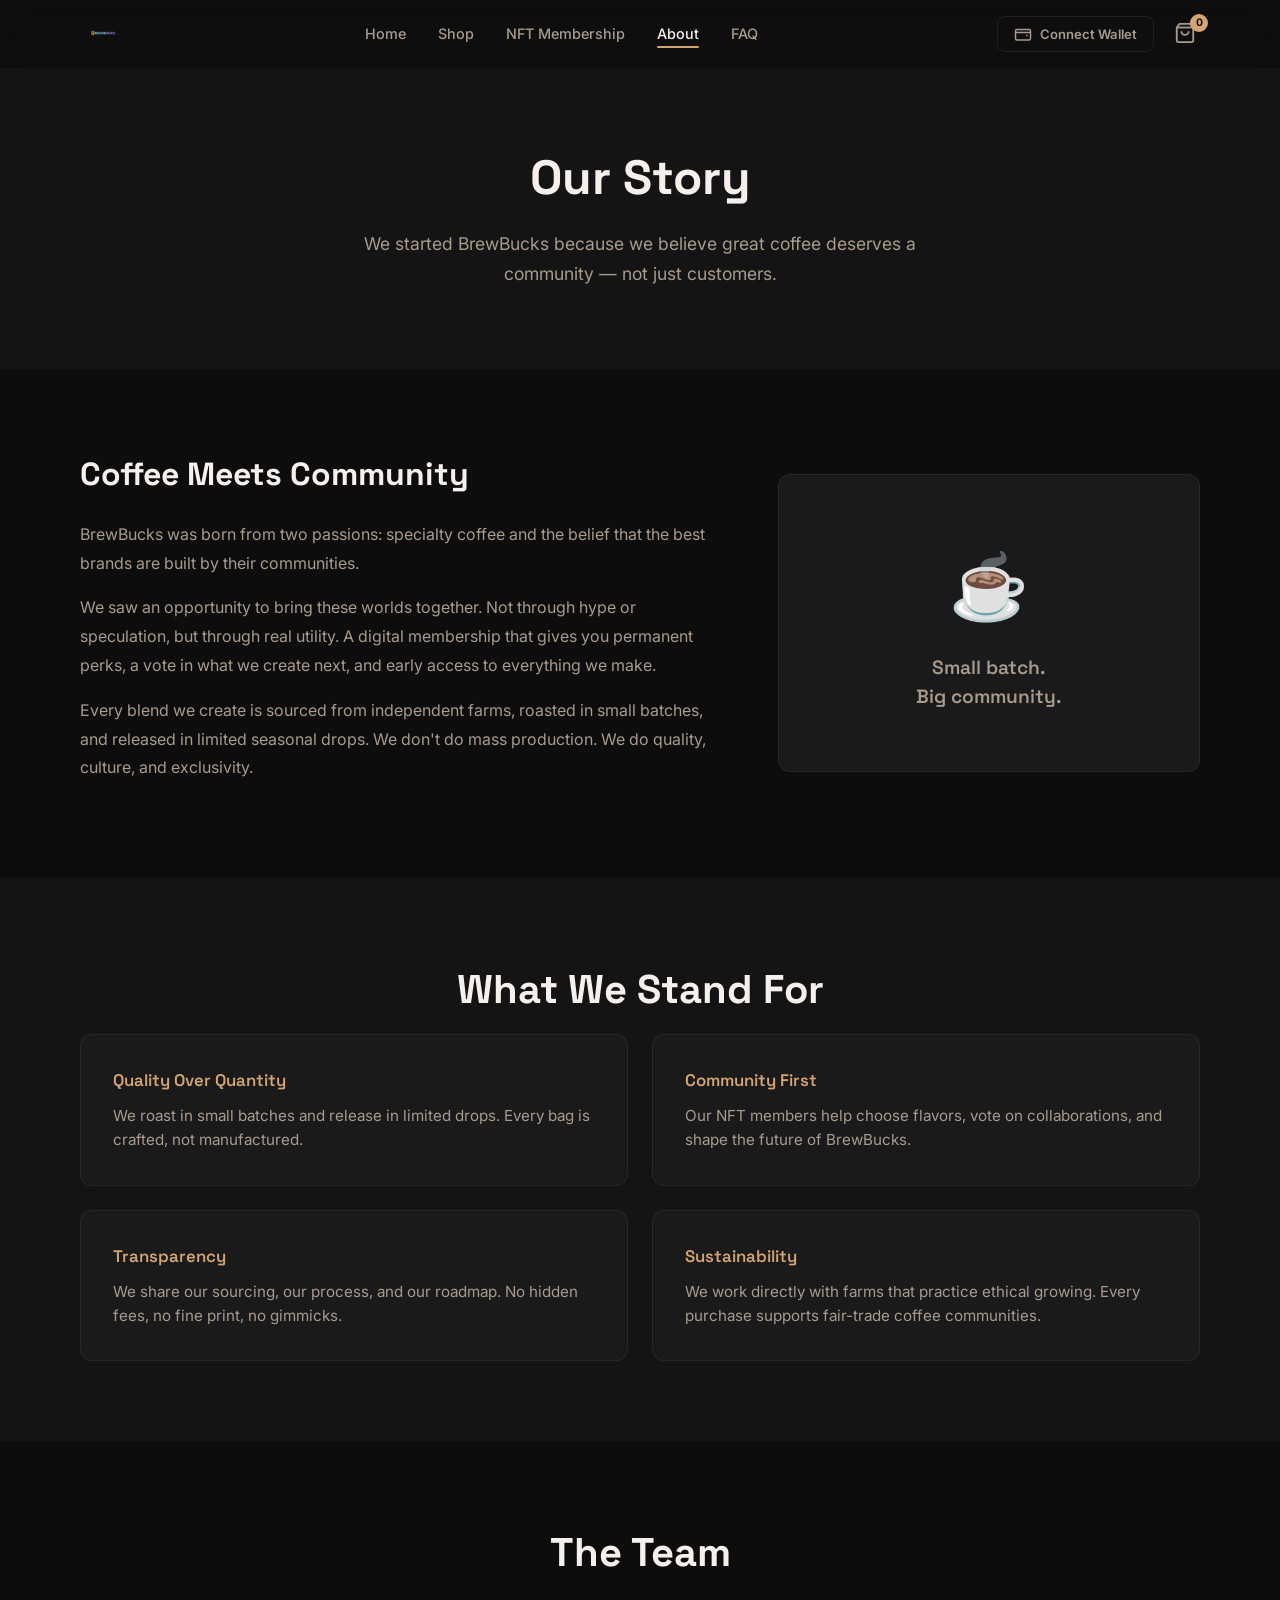
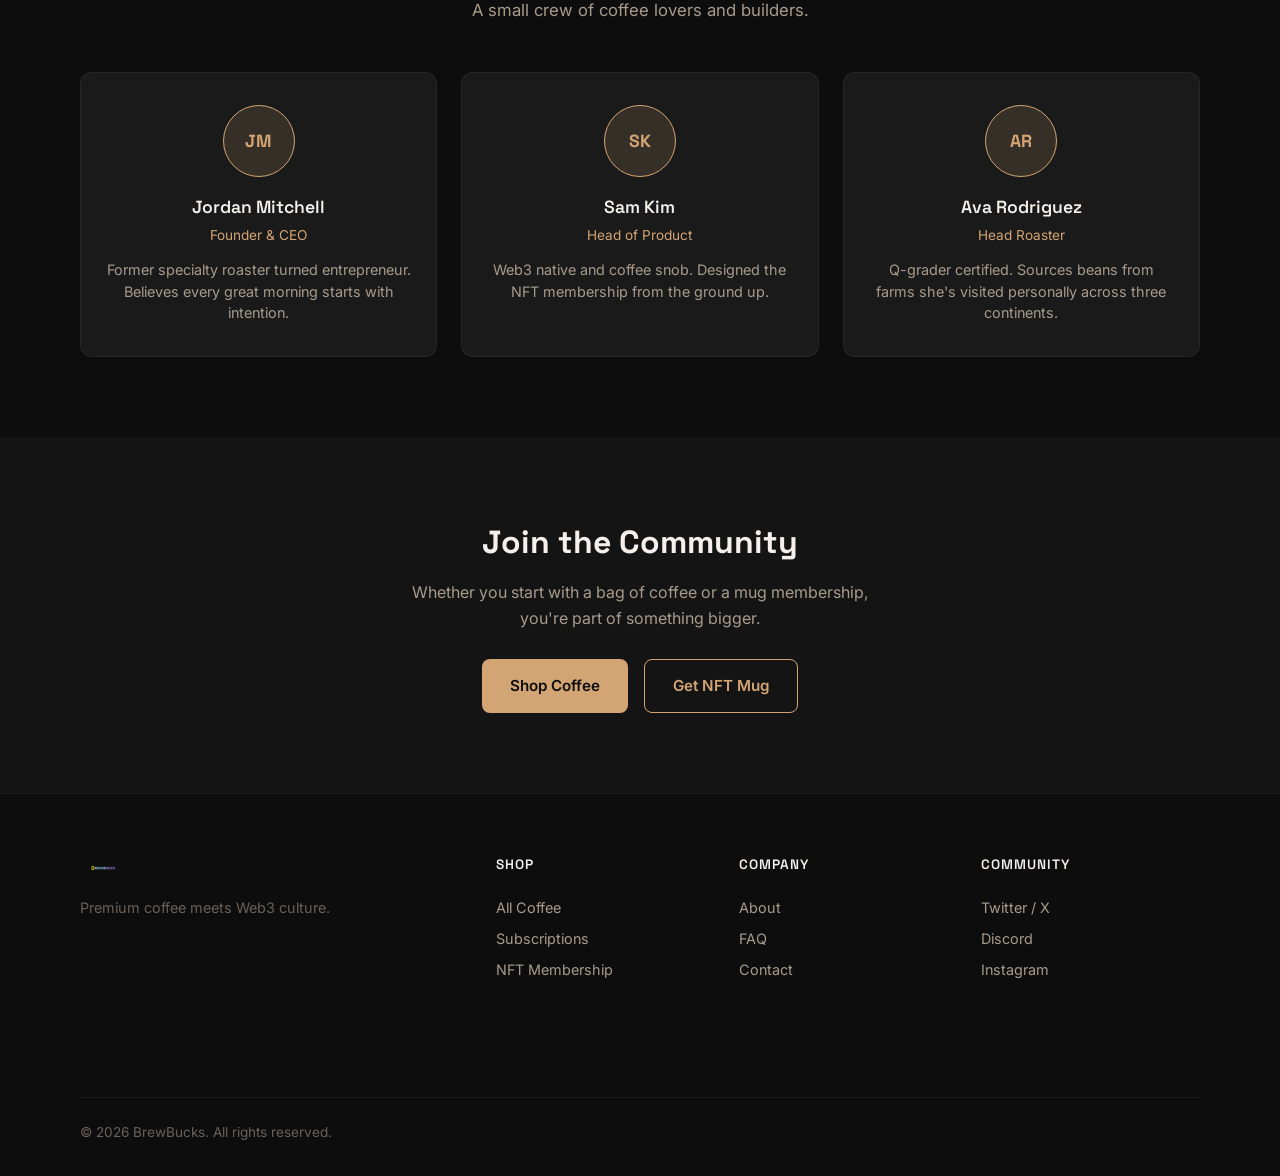
==== commit 46e30aaf: "Replace text logo with transparent logo2.png across all pages https://claude.ai/code/session_013J2i2" ====
--- a/pages/about.html
+++ b/pages/about.html
@@ -15,8 +15,7 @@
   <nav class="nav" id="nav">
     <div class="container nav__inner">
       <a href="../index.html" class="nav__logo">
-        <span class="nav__logo-icon">&#9749;</span>
-        <span class="nav__logo-text">BrewBucks</span>
+        <img src="../images/logo2.png" alt="BrewBucks" class="nav__logo-img">
       </a>
       <button class="nav__toggle" id="navToggle" aria-label="Toggle navigation">
         <span></span><span></span><span></span>
@@ -155,8 +154,7 @@
     <div class="container footer__inner">
       <div class="footer__brand">
         <a href="../index.html" class="nav__logo">
-          <span class="nav__logo-icon">&#9749;</span>
-          <span class="nav__logo-text">BrewBucks</span>
+          <img src="../images/logo2.png" alt="BrewBucks" class="nav__logo-img">
         </a>
         <p class="footer__tagline">Premium coffee meets Web3 culture.</p>
       </div>
--- a/css/style.css
+++ b/css/style.css
@@ -196,8 +196,9 @@
   z-index: 101;
 }
 
-.nav__logo-icon {
-  font-size: 1.5rem;
+.nav__logo-img {
+  height: 30px;
+  width: auto;
 }
 
 .nav__links {
@@ -1211,7 +1212,7 @@
 
 .nft-mug-display {
   display: flex;
-  gap: 16px;
+  gap: 32px;
   justify-content: center;
   align-items: flex-end;
 }
@@ -1227,37 +1228,14 @@
 
 .hero__mug-body {
   width: 200px;
-  height: 240px;
-  background: linear-gradient(145deg, #2A2218, #1A1510);
-  border-radius: 20px 20px 40px 40px;
   display: flex;
   flex-direction: column;
   align-items: center;
-  justify-content: center;
   position: relative;
-  border: 1px solid var(--border-subtle);
-  box-shadow:
-    0 20px 60px rgba(0, 0, 0, 0.5),
-    0 0 40px rgba(212, 165, 116, 0.08),
-    inset 0 1px 0 rgba(255, 255, 255, 0.05);
 }
 
 .hero__mug-body--alt {
-  background: linear-gradient(145deg, #1A1A2E, #16161A);
-  border-color: rgba(153, 69, 255, 0.2);
-  box-shadow:
-    0 20px 60px rgba(0, 0, 0, 0.5),
-    0 0 40px rgba(153, 69, 255, 0.08),
-    inset 0 1px 0 rgba(255, 255, 255, 0.05);
-}
-
-.hero__mug-body--alt2 {
-  background: linear-gradient(145deg, #1A2218, #141A12);
-  border-color: rgba(98, 126, 234, 0.2);
-  box-shadow:
-    0 20px 60px rgba(0, 0, 0, 0.5),
-    0 0 40px rgba(98, 126, 234, 0.08),
-    inset 0 1px 0 rgba(255, 255, 255, 0.05);
+  /* no overrides needed — PNGs carry their own look */
 }
 
 .hero__mug-steam {
@@ -1308,8 +1286,7 @@
 }
 
 .nft-mug-display__item--1 .hero__mug-body {
-  width: 140px;
-  height: 170px;
+  width: 200px;
 }
 
 .nft-mug-display__item--2 {
@@ -1317,17 +1294,7 @@
 }
 
 .nft-mug-display__item--2 .hero__mug-body {
-  width: 160px;
-  height: 190px;
-}
-
-.nft-mug-display__item--3 {
-  animation-delay: -4s;
-}
-
-.nft-mug-display__item--3 .hero__mug-body {
-  width: 140px;
-  height: 170px;
+  width: 220px;
 }
 
 .nft-mug-display__item .hero__mug-img {
@@ -2401,82 +2368,120 @@
 }
 
 /* ===========================
-   Footer Token / Contract
-   =========================== */
-.footer__token {
-  grid-column: 1 / -1;
+   Buy $BREW Section
+   =========================== */
+.brew-token {
+  padding: 80px 0;
+  background: var(--bg-primary);
+  position: relative;
+  overflow: hidden;
+}
+
+.brew-token::before {
+  content: '';
+  position: absolute;
+  inset: 0;
+  background: radial-gradient(ellipse at center, rgba(212, 165, 116, 0.08) 0%, transparent 70%);
+  pointer-events: none;
+}
+
+.brew-token__inner {
   text-align: center;
-  padding: 24px 0;
-  border-top: 1px solid var(--border-card);
-  margin-top: 40px;
-}
-
-.footer__token-label {
-  font-family: var(--font-display);
-  font-size: 0.85rem;
-  font-weight: 600;
-  color: var(--text-secondary);
-  letter-spacing: 1px;
-  text-transform: uppercase;
-  margin-bottom: 10px;
-}
-
-.footer__token-address {
+  max-width: 640px;
+  margin: 0 auto;
+  position: relative;
+}
+
+.brew-token__badge {
+  display: inline-block;
+  font-family: var(--font-display);
+  font-size: 1rem;
+  font-weight: 700;
+  color: var(--accent-primary);
+  background: rgba(212, 165, 116, 0.1);
+  border: 1px solid rgba(212, 165, 116, 0.25);
+  border-radius: 100px;
+  padding: 8px 24px;
+  letter-spacing: 2px;
+  margin-bottom: 24px;
+}
+
+.brew-token__title {
+  font-family: var(--font-display);
+  font-size: clamp(2rem, 5vw, 3rem);
+  font-weight: 700;
+  color: var(--text-primary);
+  margin-bottom: 16px;
+  line-height: 1.1;
+}
+
+.brew-token__subtitle {
+  font-size: 1.1rem;
+  line-height: 1.7;
+  color: var(--text-secondary);
+  margin-bottom: 32px;
+}
+
+.brew-token__subtitle strong {
+  color: var(--accent-primary);
+}
+
+.brew-token__address {
   display: inline-flex;
   align-items: center;
-  gap: 10px;
-  background: var(--bg-elevated);
+  gap: 12px;
+  background: var(--bg-secondary);
   border: 1px solid var(--border-card);
-  border-radius: 8px;
-  padding: 10px 16px;
-  margin-bottom: 10px;
+  border-radius: 10px;
+  padding: 14px 20px;
+  margin-bottom: 28px;
   transition: border-color var(--transition-fast);
 }
 
-.footer__token-address:hover {
+.brew-token__address:hover {
   border-color: var(--accent-primary);
 }
 
-.footer__token-address code {
+.brew-token__address code {
   font-family: 'Courier New', monospace;
-  font-size: 0.82rem;
+  font-size: 0.88rem;
   color: var(--accent-primary);
   word-break: break-all;
   user-select: all;
 }
 
-.footer__token-copy {
+.brew-token__copy {
   background: none;
   border: none;
   color: var(--text-muted);
   cursor: pointer;
-  padding: 2px;
+  padding: 4px;
   display: flex;
   align-items: center;
   transition: color var(--transition-fast);
-}
-
-.footer__token-copy:hover {
-  color: var(--accent-primary);
-}
-
-.footer__token-copy.copied {
+  flex-shrink: 0;
+}
+
+.brew-token__copy:hover {
+  color: var(--accent-primary);
+}
+
+.brew-token__copy.copied {
   color: #4ade80;
 }
 
-.footer__token-link {
-  display: inline-block;
-  font-size: 0.8rem;
-  color: var(--text-muted);
-  transition: color var(--transition-fast);
-}
-
-.footer__token-link:hover {
-  color: var(--accent-primary);
+.brew-token__btn {
+  font-size: 1.05rem;
+  padding: 16px 40px;
 }
 
 @media (max-width: 480px) {
-  .footer__token-address code {
+  .brew-token__address {
+    padding: 12px 14px;
+    gap: 8px;
+  }
+
+  .brew-token__address code {
     font-size: 0.7rem;
   }
 }
